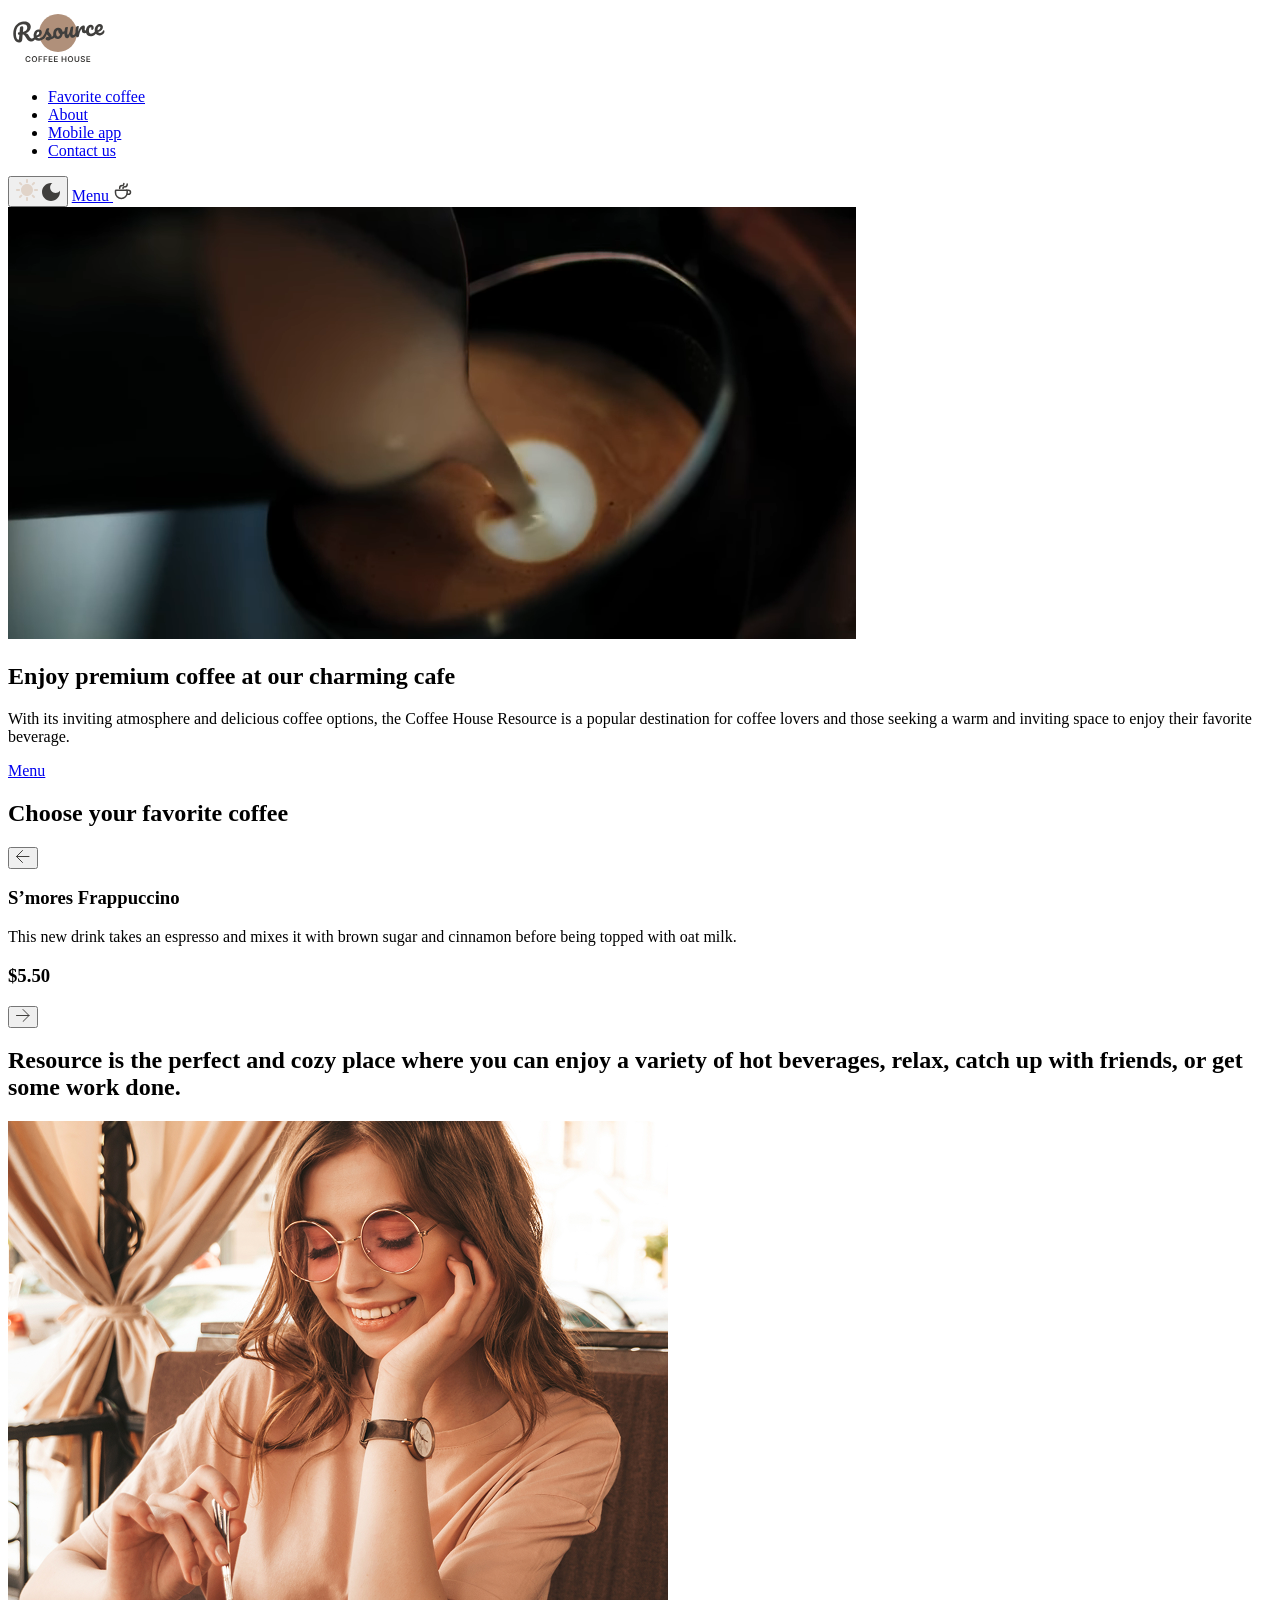
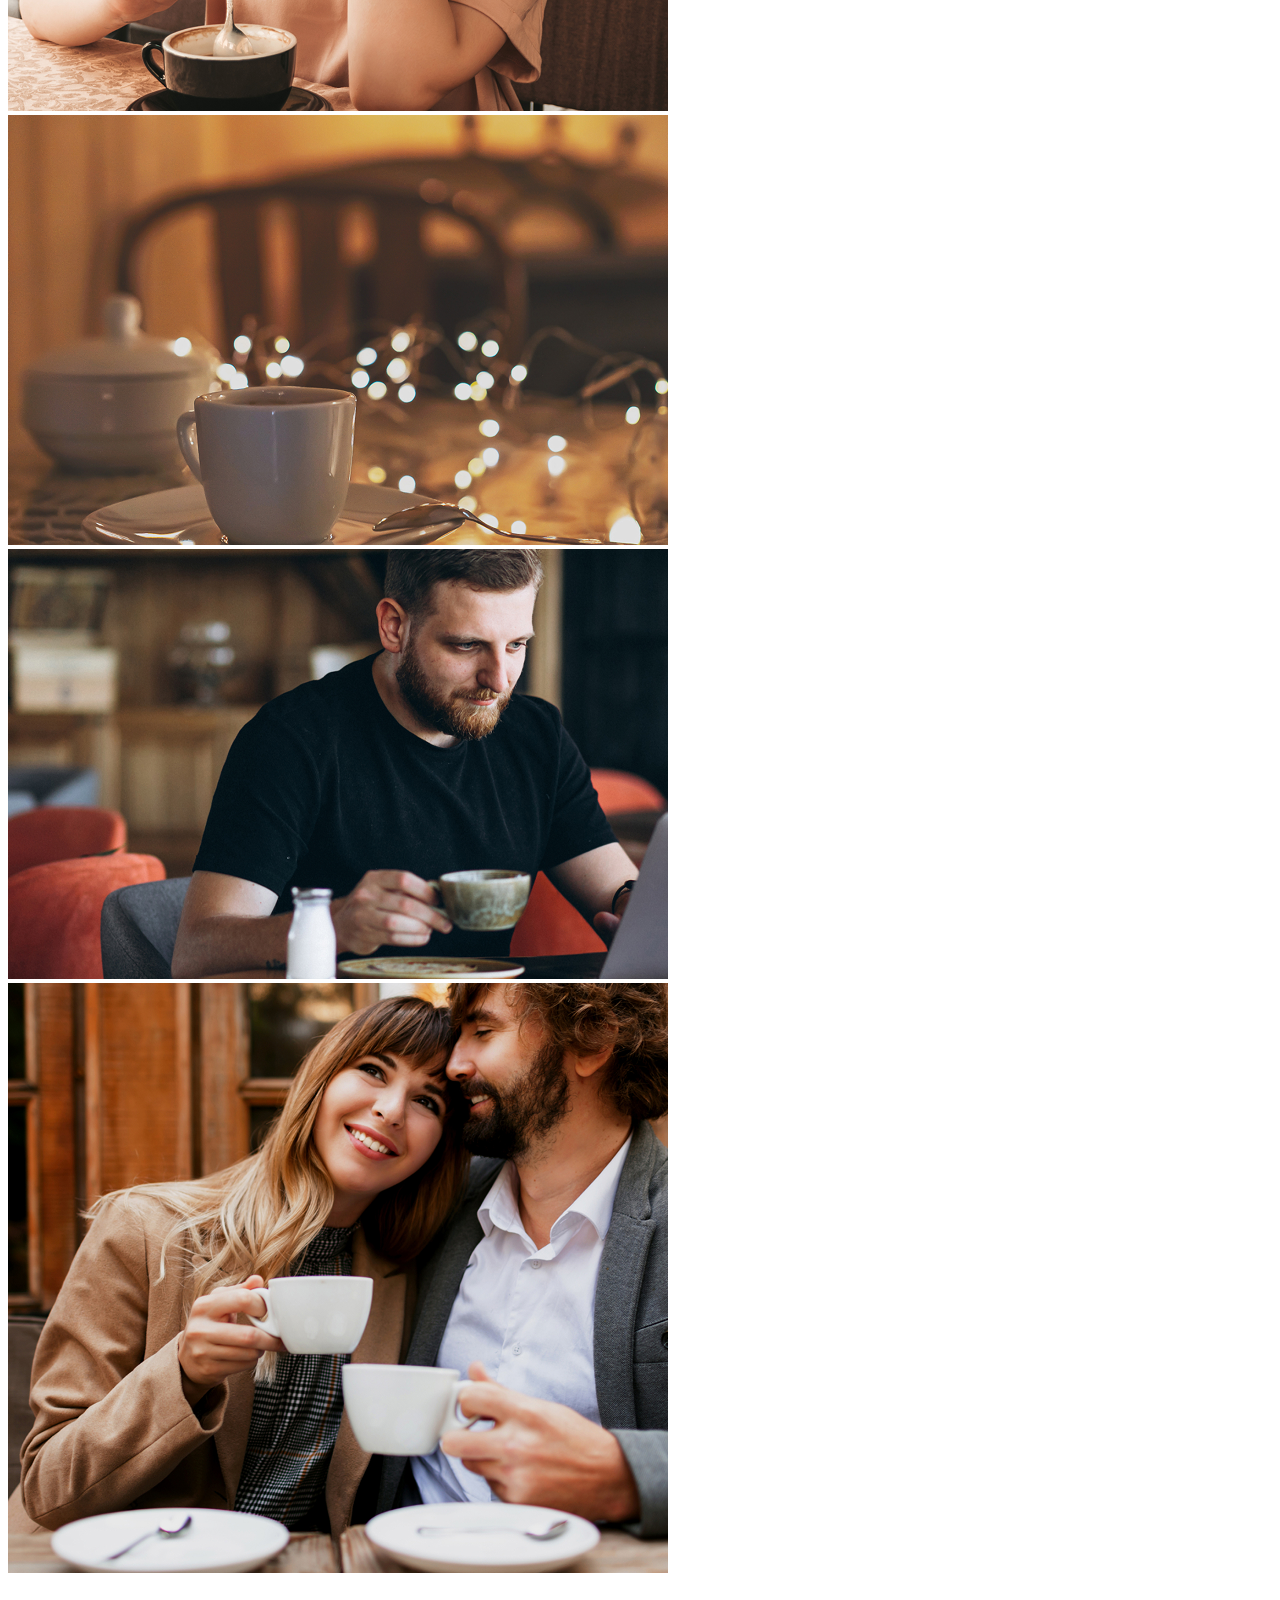
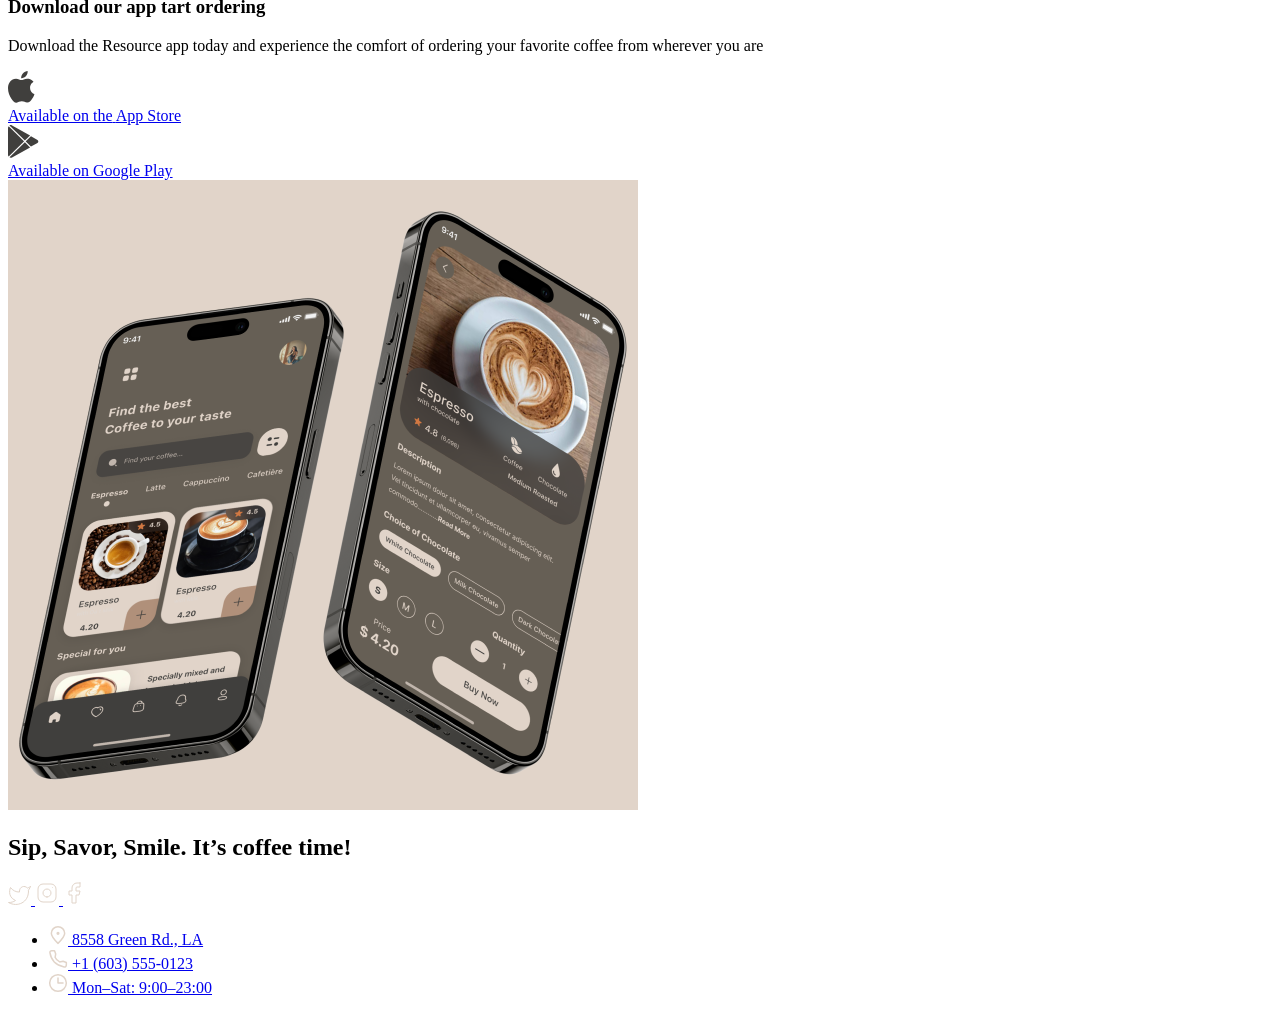
==== index.html @ 8a67e0f3 "feat: add an additional class to sections" ====
<!doctype html>
<html lang="en">
  <head>
    <meta charset="UTF-8">
    <meta name="viewport" content="width=device-width, initial-scale=1.0">
    <link rel="stylesheet" href="./css/style.css">
    <title>Coffee House</title>
  </head>
  <body>
    <header class="header container">
      <div class="logo">
        <a href="#">
          <img src="./assets/svg/logo.svg" alt="logo">
        </a>
      </div>
      <nav class="nav">
        <ul class="nav__list">
          <li class="nav__item"><a href="#favorites" class="nav__link">Favorite coffee</a></li>
          <li class="nav__item"><a href="#about" class="nav__link">About</a></li>
          <li class="nav__item"><a href="#mobile-app" class="nav__link">Mobile app</a></li>
          <li class="nav__item"><a href="#contact-us" class="nav__link">Contact us</a></li>
        </ul>
      </nav>
      <div class="header-actions">
        <button class="theme-switch">
          <span class="theme-switch_light">
            <svg width="22" height="22" viewBox="0 0 22 22" fill="none" xmlns="http://www.w3.org/2000/svg">
              <path id="Sun" d="M10 3V1C10 0.45 10.45 0 11 0C11.55 0 12 0.45 12 1V3C12 3.55 11.55 4 11 4C10.45 4 10 3.55 10 3ZM17.36 6.05L18.77 4.63C19.16 4.24 19.16 3.61 18.77 3.22C18.38 2.83 17.75 2.83 17.36 3.22L15.95 4.64C15.56 5.03 15.56 5.66 15.95 6.05C16.34 6.44 16.97 6.44 17.36 6.05ZM21 10H19C18.45 10 18 10.45 18 11C18 11.55 18.45 12 19 12H21C21.55 12 22 11.55 22 11C22 10.45 21.55 10 21 10ZM11 18C10.45 18 10 18.45 10 19V21C10 21.55 10.45 22 11 22C11.55 22 12 21.55 12 21V19C12 18.45 11.55 18 11 18ZM4.64 6.05L3.22 4.64C2.83 4.25 2.83 3.61 3.22 3.23C3.61 2.85 4.25 2.84 4.63 3.23L6.04 4.64C6.43 5.03 6.43 5.67 6.04 6.05C5.65 6.43 5.02 6.44 4.64 6.05ZM15.95 15.95C15.56 16.34 15.56 16.98 15.95 17.36L17.36 18.77C17.75 19.16 18.39 19.16 18.77 18.77C19.16 18.38 19.16 17.74 18.77 17.36L17.36 15.95C16.98 15.56 16.34 15.56 15.95 15.95ZM1 12H3C3.55 12 4 11.55 4 11C4 10.45 3.55 10 3 10H1C0.45 10 0 10.45 0 11C0 11.55 0.45 12 1 12ZM4.64 18.78L6.05 17.37C6.44 16.98 6.44 16.34 6.05 15.96C5.66 15.58 5.02 15.57 4.64 15.96L3.23 17.37C2.84 17.76 2.84 18.4 3.23 18.78C3.61 19.17 4.25 19.17 4.64 18.78ZM11 5C7.69 5 5 7.69 5 11C5 14.31 7.69 17 11 17C14.31 17 17 14.31 17 11C17 7.69 14.31 5 11 5Z" fill="#E1D4C9"/>
            </svg>
          </span>

          <span class="theme-switch_dark">
            <svg width="18" height="18" viewBox="0 0 18 18" fill="none" xmlns="http://www.w3.org/2000/svg">
              <path d="M9 0C4.03 0 0 4.03 0 9C0 13.97 4.03 18 9 18C13.97 18 18 13.97 18 9C18 8.54 17.96 8.08 17.9 7.64C16.92 9.01 15.32 9.9 13.5 9.9C10.52 9.9 8.1 7.48 8.1 4.5C8.1 2.69 8.99 1.08 10.36 0.0999999C9.92 0.0399999 9.46 0 9 0Z" fill="#403F3D"/>
            </svg>
          </span>
        </button>
        <a href="./menu.html" class="link-menu">
          <span>Menu</span>
          <img src="./assets/svg/coffee-cup.svg" alt="coffee-cup">
        </a>
      </div>
    </header>

    <main class="main">
      <!-- enjoy -->
      <section class="enjoy container">
        <div class="enjoy__wrapper">
          <video class="enjoy__video" src="./assets/video/video-enjoy.webm" autoplay loop muted></video>
        </div>
        <div class="enjoy__content">
          <h1 class="enjoy__title"><span class="text-accent">Enjoy</span> premium coffee at our charming cafe</h1>
          <p class="enjoy__text text-medium">With its inviting atmosphere and delicious coffee options, the Coffee House Resource is a popular destination for coffee lovers and those seeking a warm and inviting space to enjoy their favorite beverage.</p>
          <a href="./menu.html" class="link-menu">Menu</a>
        </div>
      </section>

      <!-- favorites -->
      <section class="favorites container" id="favourites">
        <h2  class="favorites__title">Choose your favorite coffee</h2>
        <div class="slider">
          <button class="slider__btn slider__btn_prev">
            <svg width="14" height="13" viewBox="0 0 14 13" fill="none" xmlns="http://www.w3.org/2000/svg">
              <path d="M13 6.5H0.5M6.5 12.5L0.5 6.5L6.5 0.5" stroke="#403F3D" stroke-linecap="round" stroke-linejoin="round"/>
            </svg>
          </button>

          <!-- slider -->
          <div class="slide__line">
            <div class="slide">
              <div class="slide__img"></div>
              <h3 class="slide__title">S’mores Frappuccino</h3>
              <p class="slide__text text-medium">This new drink takes an espresso and mixes it with brown sugar and cinnamon before being topped with oat milk.</p>
              <h3 class="slide__price">$5.50</h3>
            </div>
          </div>

          <button class="slider__btn slider__btn_next">
            <svg width="14" height="13" viewBox="0 0 14 13" fill="none" xmlns="http://www.w3.org/2000/svg">
              <path d="M0.5 6.5H13M7 12.5L13 6.5L7 0.5" stroke="#403F3D" stroke-linecap="round" stroke-linejoin="round"/>
            </svg>
          </button>
        </div>
        <div class="slider__controls"></div>
      </section>

      <!-- about -->
      <section class="about container" id="about">
        <h2 class="about__title">Resource is <span class="text-accent">the perfect and cozy place</span> where you can enjoy a variety of hot beverages, relax, catch up with friends, or get some work done.</h2>
        <div class="about__container-images">
          <img src="./assets/png/about-1.png" alt="about-1">
          <img src="./assets/png/about-2.png" alt="about-2">
          <img src="./assets/png/about-3.png" alt="about-3">
          <img src="./assets/png/about-4.png" alt="about-4">
        </div>
      </section>

      <!-- mobile-app -->
      <section class="mobile-app container" id="mobile-app">
        <div class="mobile-app__content">
          <h3 class="mobile-app__title"><span class="text_accent">Download</span> our app tart ordering</h3>
          <p class="mobile-app__text">Download the Resource app today and experience the comfort of ordering your favorite coffee from wherever you are</p>
          <div class="mobile-app__container-buttons">
            <a href="#" class="mobile-app__button">
              <svg width="27" height="32" viewBox="0 0 27 32" fill="none" xmlns="http://www.w3.org/2000/svg">
                <path d="M22.0578 16.8306C22.021 12.8323 25.4156 10.8871 25.5708 10.7966C23.6483 8.06361 20.6684 7.69021 19.6213 7.66043C17.1185 7.40364 14.6909 9.12057 13.4159 9.12057C12.1156 9.12057 10.1523 7.68524 8.03638 7.72742C5.31352 7.76836 2.76624 9.30541 1.36919 11.6922C-1.51399 16.5589 0.636305 23.7107 3.39861 27.6446C4.7804 29.5711 6.39503 31.7223 8.50843 31.6466C10.576 31.5635 11.3483 30.3614 13.8435 30.3614C16.3157 30.3614 17.0409 31.6466 19.1963 31.5982C21.4153 31.5635 22.8124 29.6629 24.1458 27.719C25.7426 25.5108 26.3839 23.3361 26.4093 23.2245C26.3572 23.2071 22.0998 21.6229 22.0578 16.8306Z" fill="#403F3D"/>
                <path d="M17.9863 5.07263C19.0983 3.71671 19.8592 1.872 19.648 0C18.0384 0.0694711 16.0256 1.08549 14.8664 2.41164C13.8409 3.58025 12.9248 5.49566 13.1615 7.29695C14.9695 7.42845 16.8259 6.40747 17.9863 5.07263Z" fill="#403F3D"/>
              </svg>
              <div class="mobile-app__button__text">
                <span>Available on the</span>
                <span>App Store</span>
              </div>
            </a>
            <a href="#" class="mobile-app__button">
              <svg width="31" height="33" viewBox="0 0 31 33" fill="none" xmlns="http://www.w3.org/2000/svg">
                <path d="M0.572202 1.40292C0.209755 1.77285 0 2.34879 0 3.09466V29.6994C0 30.4452 0.209755 31.0212 0.572202 31.3911L0.661658 31.4723L15.9523 16.5699V16.2181L0.661658 1.31571L0.572202 1.40292Z" fill="#403F3D"/>
                <path d="M22.894 21.5399L17.8027 16.57V16.2181L22.9001 11.2481L23.0143 11.3128L29.0509 14.6617C30.7737 15.6121 30.7737 17.176 29.0509 18.1324L23.0143 21.4753L22.894 21.5399V21.5399Z" fill="#403F3D"/>
                <path d="M22.0897 22.4007L16.8781 17.3195L1.49805 32.3166C2.07025 32.903 3.00336 32.9737 4.06448 32.3872L22.0897 22.4007" fill="#403F3D"/>
                <path d="M22.0897 10.3875L4.06448 0.400992C3.00336 -0.179462 2.07025 -0.108787 1.49805 0.477683L16.8781 15.4688L22.0897 10.3875Z" fill="#403F3D"/>
              </svg>
              <div class="mobile-app__button__text">
                <span>Available on</span>
                <span>Google Play</span>
              </div>
            </a>
          </div>
        </div>
        <div class="mobile-app__container-image">
          <img src="./assets/png/mobile-screens.png" alt="mobile phones">
        </div>
      </section>
    </main>

    <footer class="footer container" id="contact-us">
      <div class="footer__social">
        <h2 class="footer__title">Sip, Savor, Smile. <span class="text_accent">It’s coffee time!</span></h2>
        <div class="footer__link-socials">
          <a href="#" class="footer__link-social twitter">
            <svg width="23" height="19" viewBox="0 0 23 19" fill="none" xmlns="http://www.w3.org/2000/svg">
              <path d="M22.5 0.510056C22.5 0.510056 20.4821 1.70217 19.36 2.04006C18.7577 1.34757 17.9573 0.856748 17.067 0.633982C16.1767 0.411216 15.2395 0.467251 14.3821 0.794509C13.5247 1.12177 12.7884 1.70446 12.273 2.46377C11.7575 3.22309 11.4877 4.12239 11.5 5.04006V6.04006C9.74263 6.08562 8.00127 5.69587 6.43101 4.9055C4.86074 4.11513 3.51032 2.94869 2.5 1.51006C2.5 1.51006 -1.5 10.5101 7.5 14.5101C5.44053 15.908 2.98716 16.609 0.5 16.5101C9.5 21.5101 20.5 16.5101 20.5 5.01006C20.4991 4.73151 20.4723 4.45365 20.42 4.18006C21.4406 3.17355 22.5 0.510056 22.5 0.510056Z" stroke="#E1D4C9" stroke-linecap="round" stroke-linejoin="round"/>
            </svg>
          </a>
          <a href="#" class="footer__link-social instagramm">
            <svg width="24" height="24" viewBox="0 0 24 24" fill="none" xmlns="http://www.w3.org/2000/svg">
              <path d="M12 16C14.2091 16 16 14.2091 16 12C16 9.79086 14.2091 8 12 8C9.79086 8 8 9.79086 8 12C8 14.2091 9.79086 16 12 16Z" stroke="#E1D4C9" stroke-linecap="round" stroke-linejoin="round"/>
              <path d="M3 16V8C3 5.23858 5.23858 3 8 3H16C18.7614 3 21 5.23858 21 8V16C21 18.7614 18.7614 21 16 21H8C5.23858 21 3 18.7614 3 16Z" stroke="#E1D4C9"/>
              <path d="M17.5 6.51L17.51 6.49889" stroke="#E1D4C9" stroke-linecap="round" stroke-linejoin="round"/>
            </svg>
          </a>
          <a href="#" class="footer__link-social facebook">
            <svg width="24" height="24" viewBox="0 0 24 24" fill="none" xmlns="http://www.w3.org/2000/svg">
              <path d="M17 2H14C12.6739 2 11.4021 2.52678 10.4645 3.46447C9.52678 4.40215 9 5.67392 9 7V10H6V14H9V22H13V14H16L17 10H13V7C13 6.73478 13.1054 6.48043 13.2929 6.29289C13.4804 6.10536 13.7348 6 14 6H17V2Z" stroke="#E1D4C9" stroke-linecap="round" stroke-linejoin="round"/>
            </svg>
          </a>
        </div>
      </div>
      <div class="footer__contacts">
        <ul class="contacts__list">
          <li class="contacts__item">
            <a href="contacts__link">
              <img src="./assets/svg/pin-alt.svg" alt="pin-alt">
              <span>8558 Green Rd.,  LA</span>
            </a>
          </li>
          <li class="contacts__item">
            <a href="contacts__link">
              <img src="./assets/svg/phone.svg" alt="phone">
              <span>+1 (603) 555-0123</span>
            </a>
          </li>
          <li class="contacts__item">
            <a href="contacts__link">
              <img src="./assets/svg/clock.svg" alt="clock">
              <span>Mon–Sat: 9:00–23:00</span>
            </a>
          </li>
        </ul>
      </div>
    </footer>
    <script type="module" src="./js/index.js"></script>
  </body>
</html>
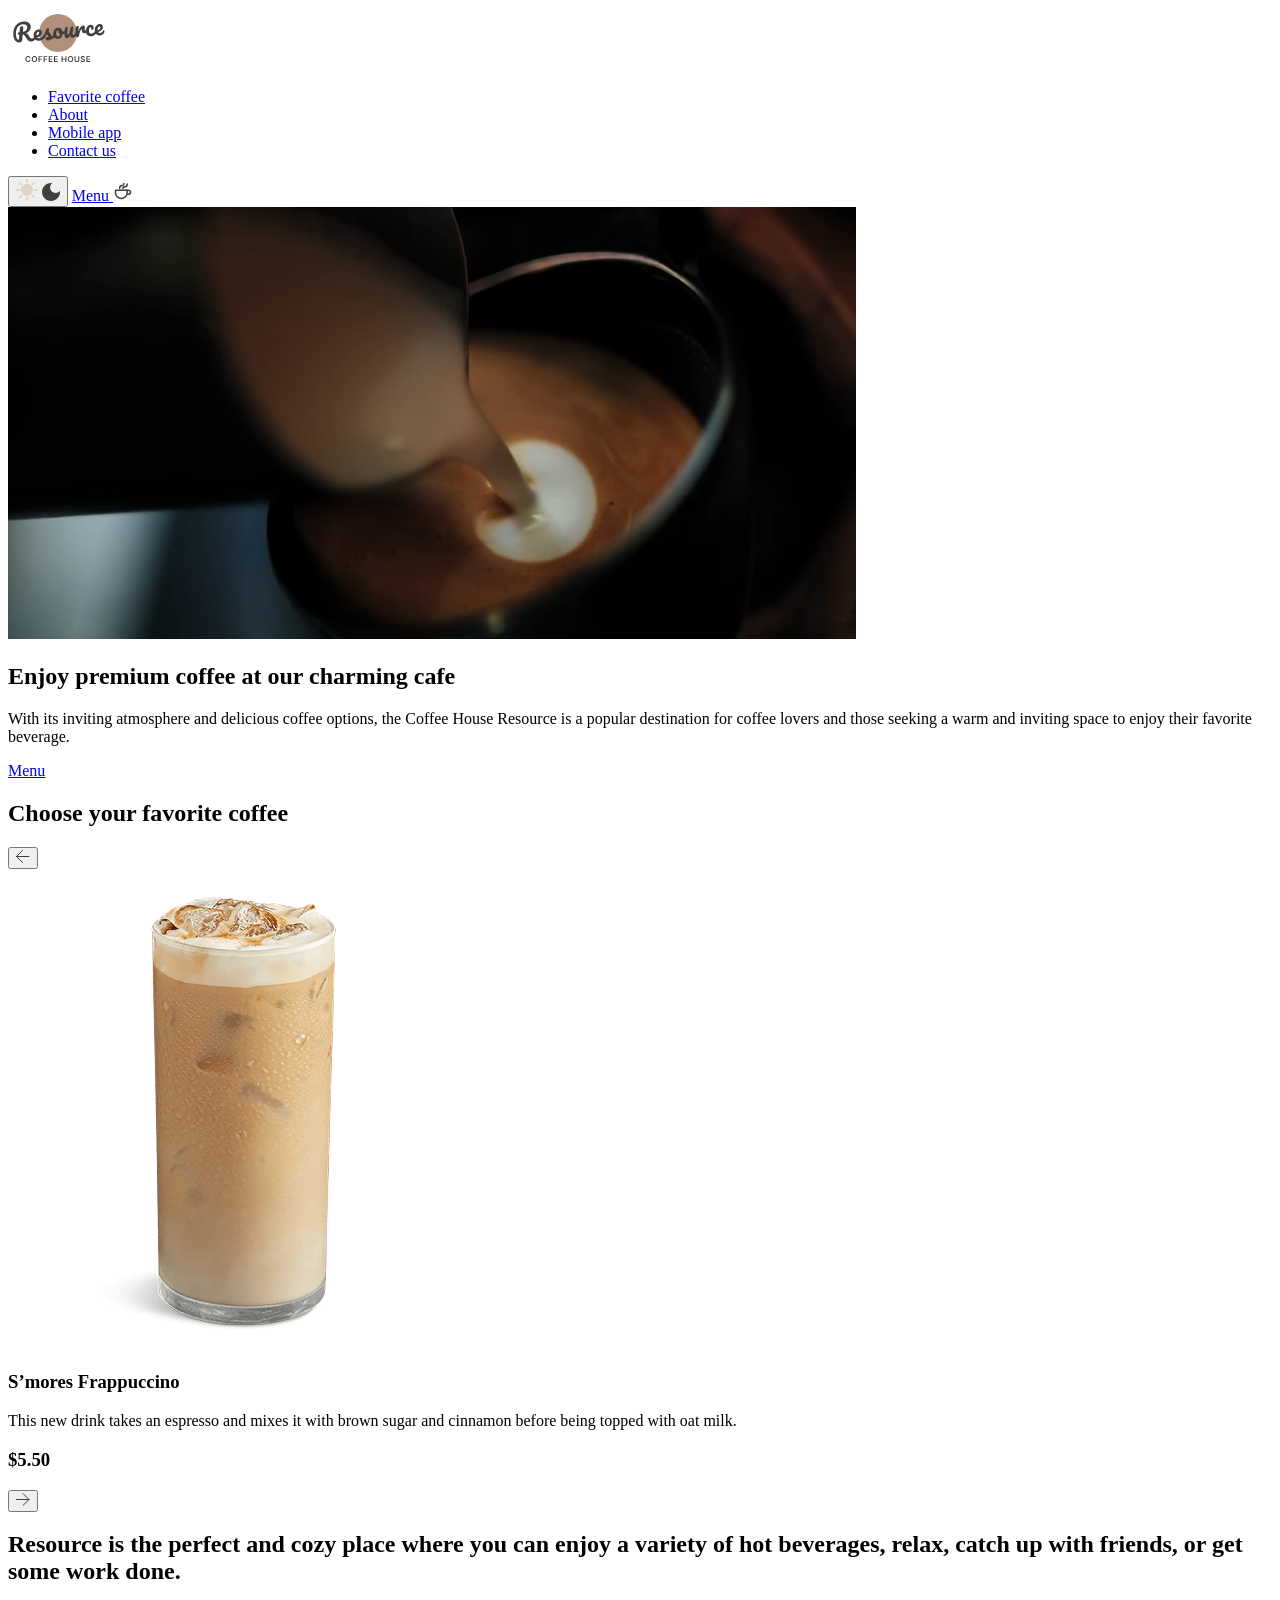
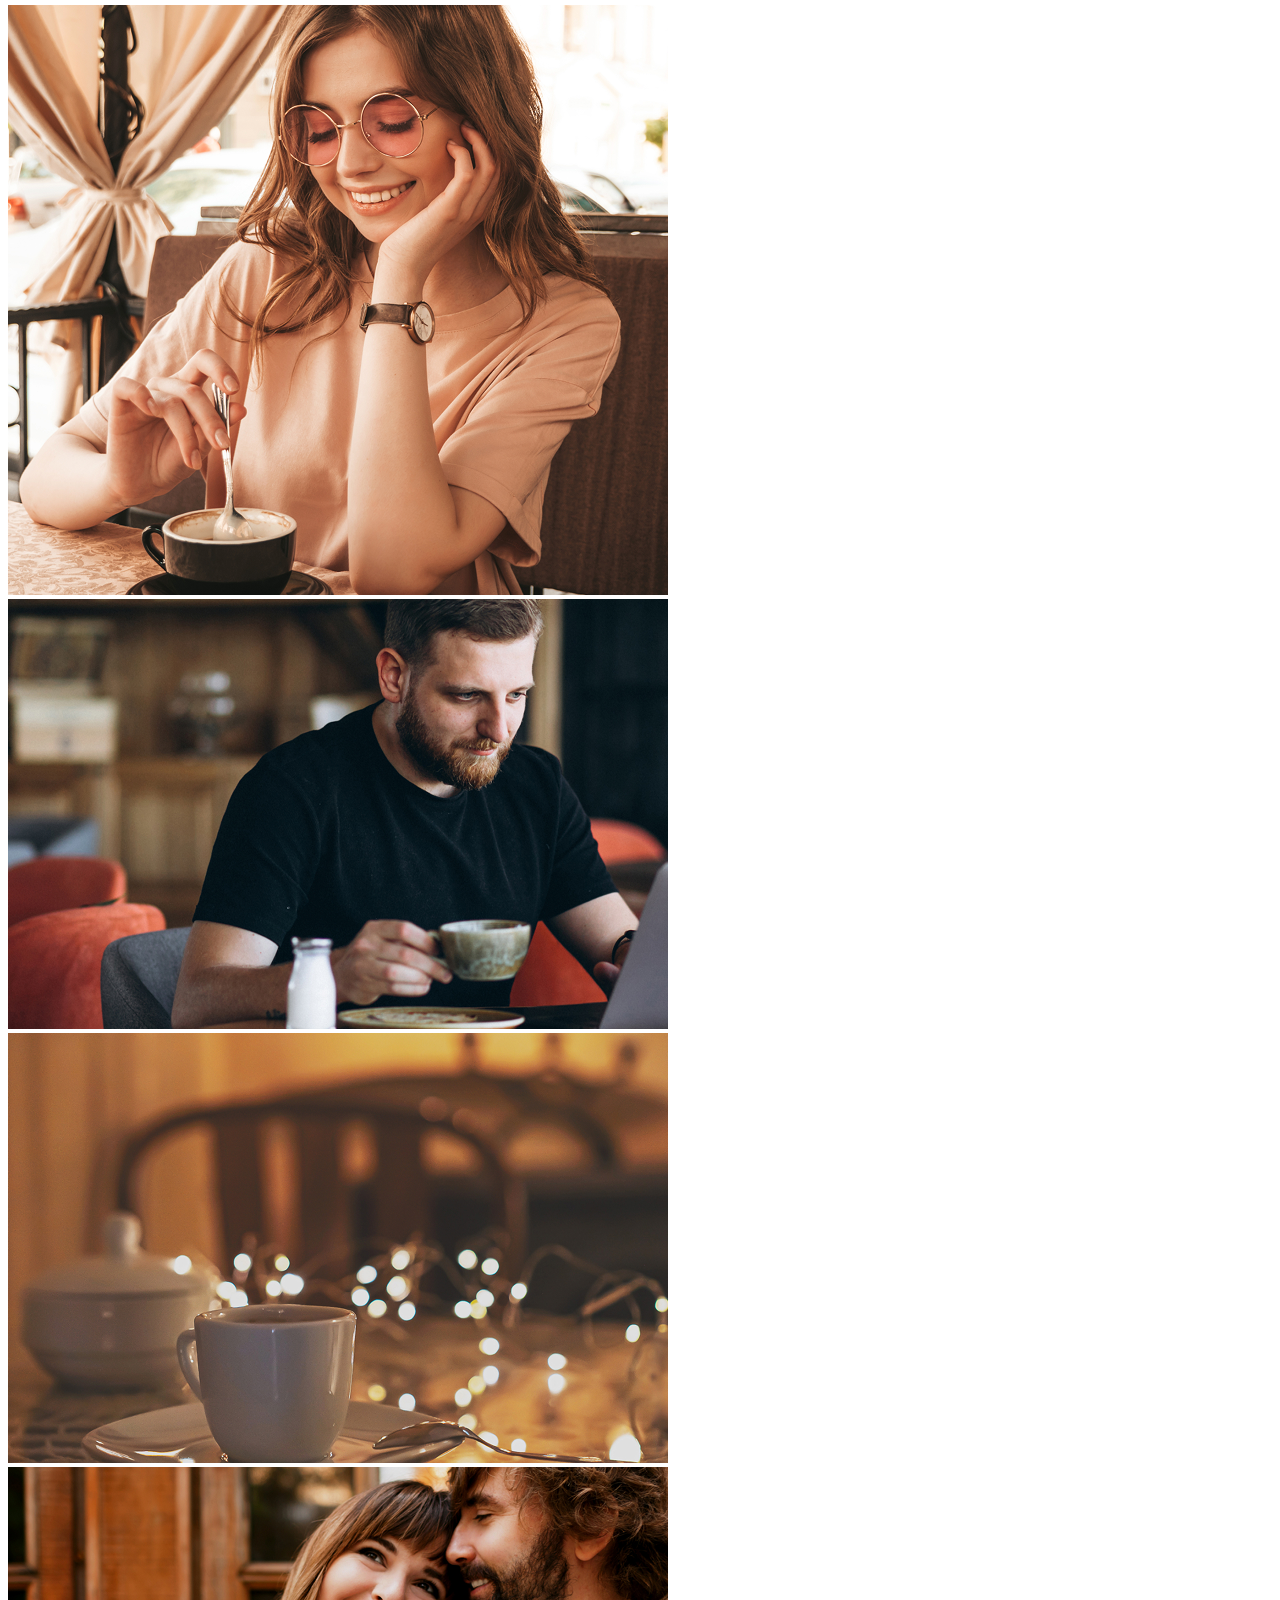
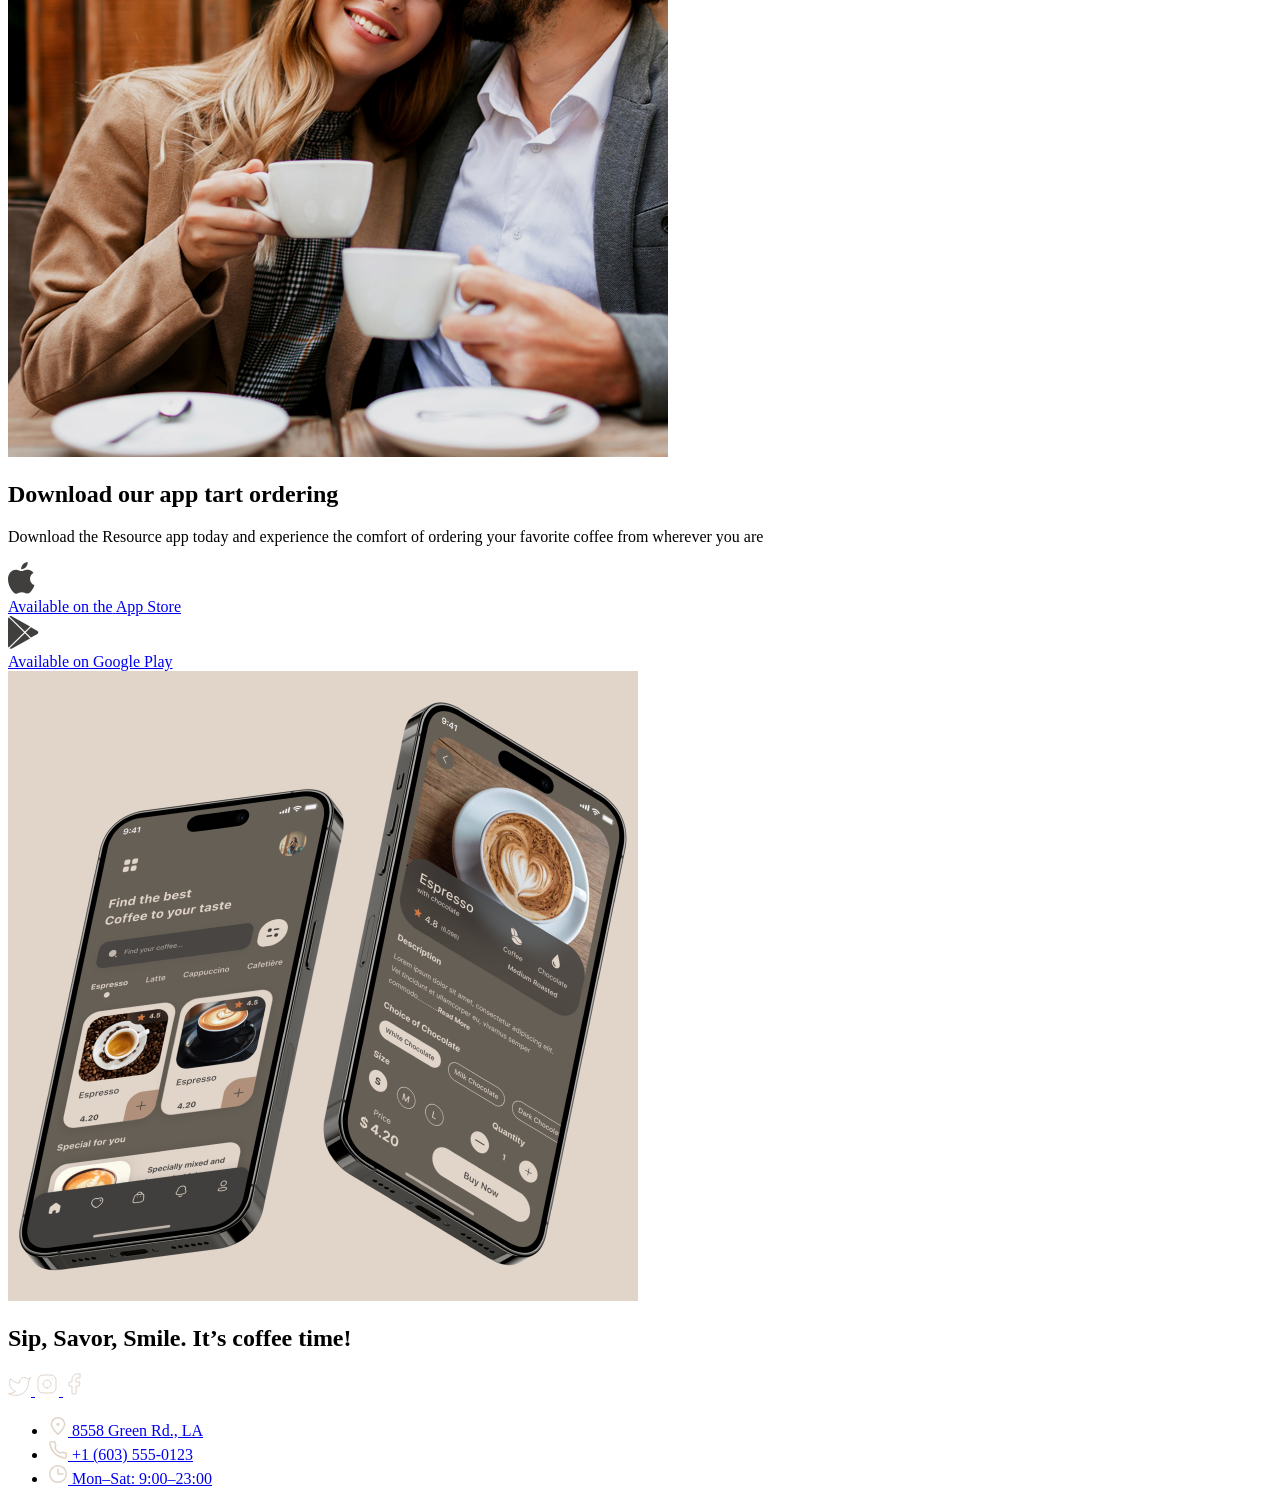
==== commit 8c1dc391: "feat: add images for the slider" ====
--- a/index.html
+++ b/index.html
@@ -68,7 +68,9 @@
           <!-- slider -->
           <div class="slide__line">
             <div class="slide">
-              <div class="slide__img"></div>
+              <div class="slide__img">
+                <img src="./assets/png/coffee-slider-1.png" alt="S’mores Frappuccino">
+              </div>
               <h3 class="slide__title">S’mores Frappuccino</h3>
               <p class="slide__text text-medium">This new drink takes an espresso and mixes it with brown sugar and cinnamon before being topped with oat milk.</p>
               <h3 class="slide__price">$5.50</h3>
@@ -89,8 +91,8 @@
         <h2 class="about__title">Resource is <span class="text-accent">the perfect and cozy place</span> where you can enjoy a variety of hot beverages, relax, catch up with friends, or get some work done.</h2>
         <div class="about__container-images">
           <img src="./assets/png/about-1.png" alt="about-1">
-          <img src="./assets/png/about-2.png" alt="about-2">
-          <img src="./assets/png/about-3.png" alt="about-3">
+          <img src="./assets/png/about-3.png" alt="about-2">
+          <img src="./assets/png/about-2.png" alt="about-3">
           <img src="./assets/png/about-4.png" alt="about-4">
         </div>
       </section>
@@ -98,7 +100,7 @@
       <!-- mobile-app -->
       <section class="mobile-app container" id="mobile-app">
         <div class="mobile-app__content">
-          <h3 class="mobile-app__title"><span class="text_accent">Download</span> our app tart ordering</h3>
+          <h2 class="mobile-app__title"><span class="text_accent">Download</span> our app tart ordering</h2>
           <p class="mobile-app__text">Download the Resource app today and experience the comfort of ordering your favorite coffee from wherever you are</p>
           <div class="mobile-app__container-buttons">
             <a href="#" class="mobile-app__button">
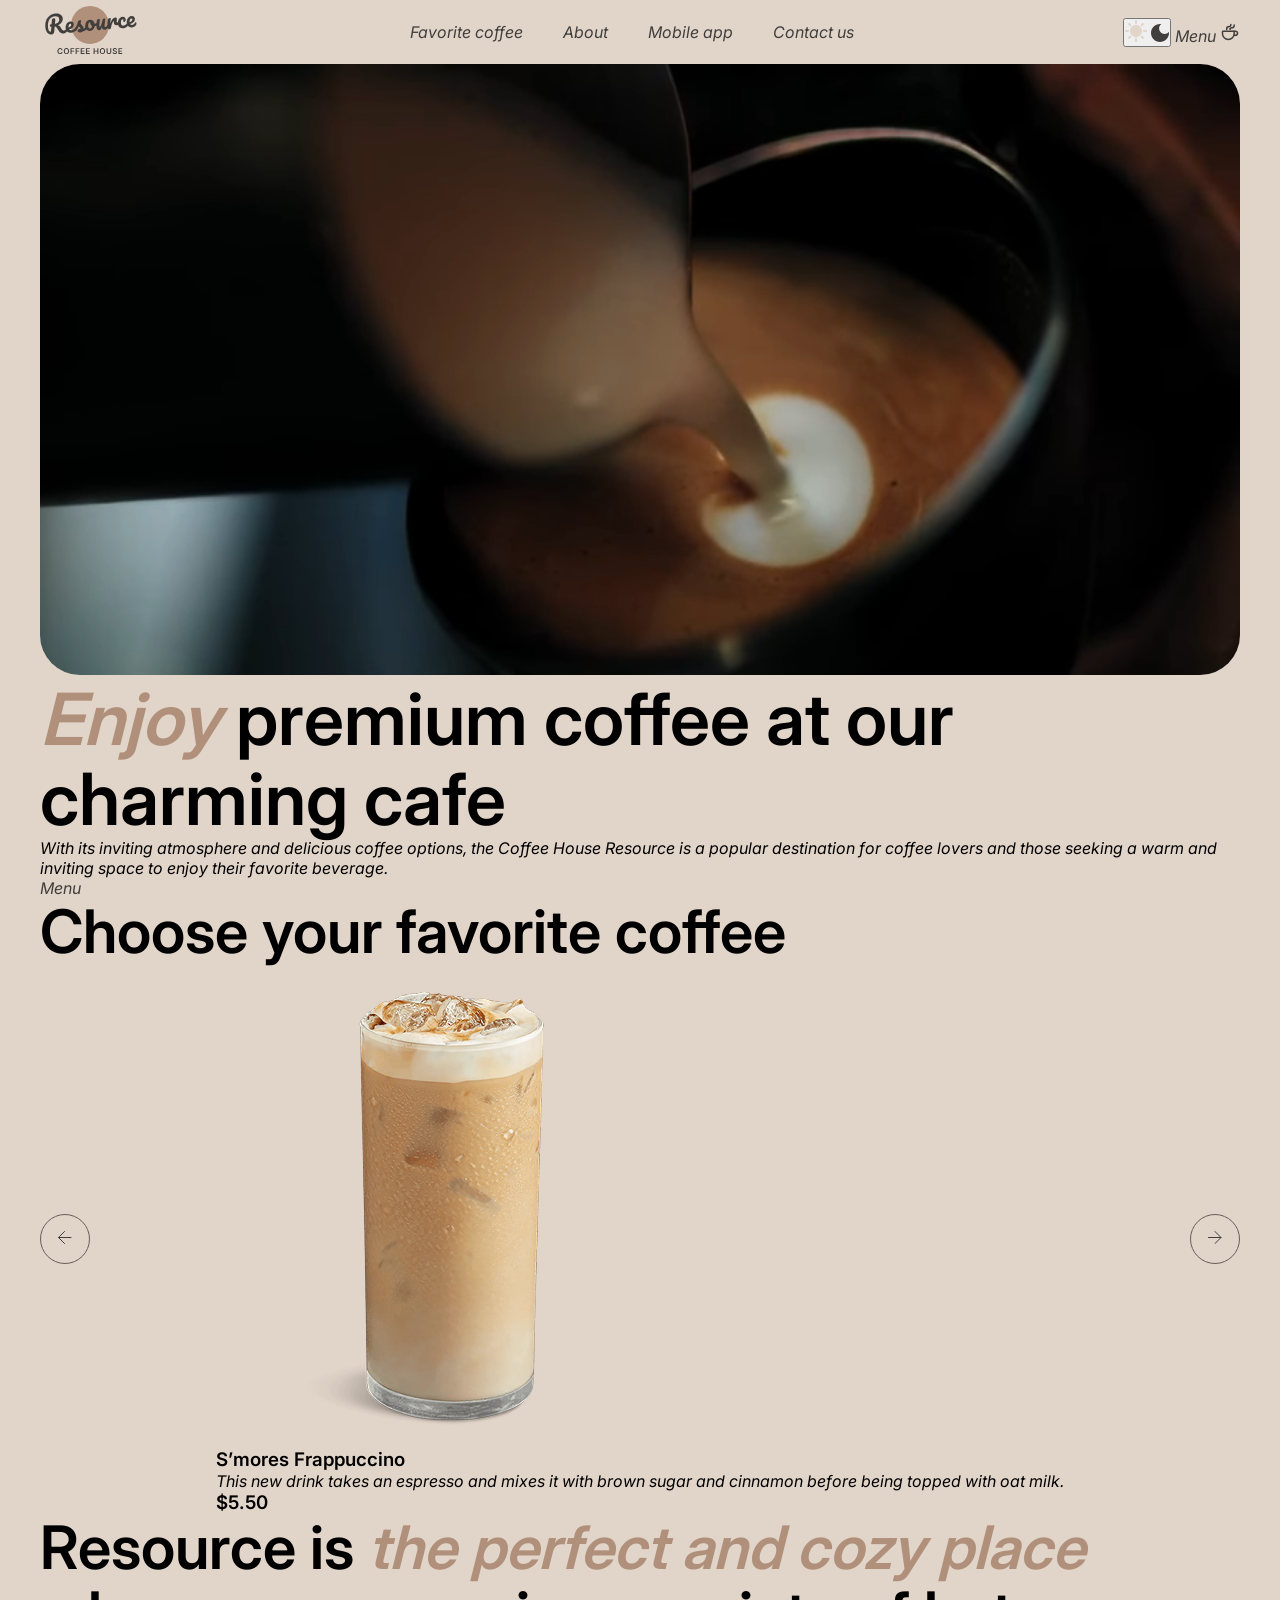
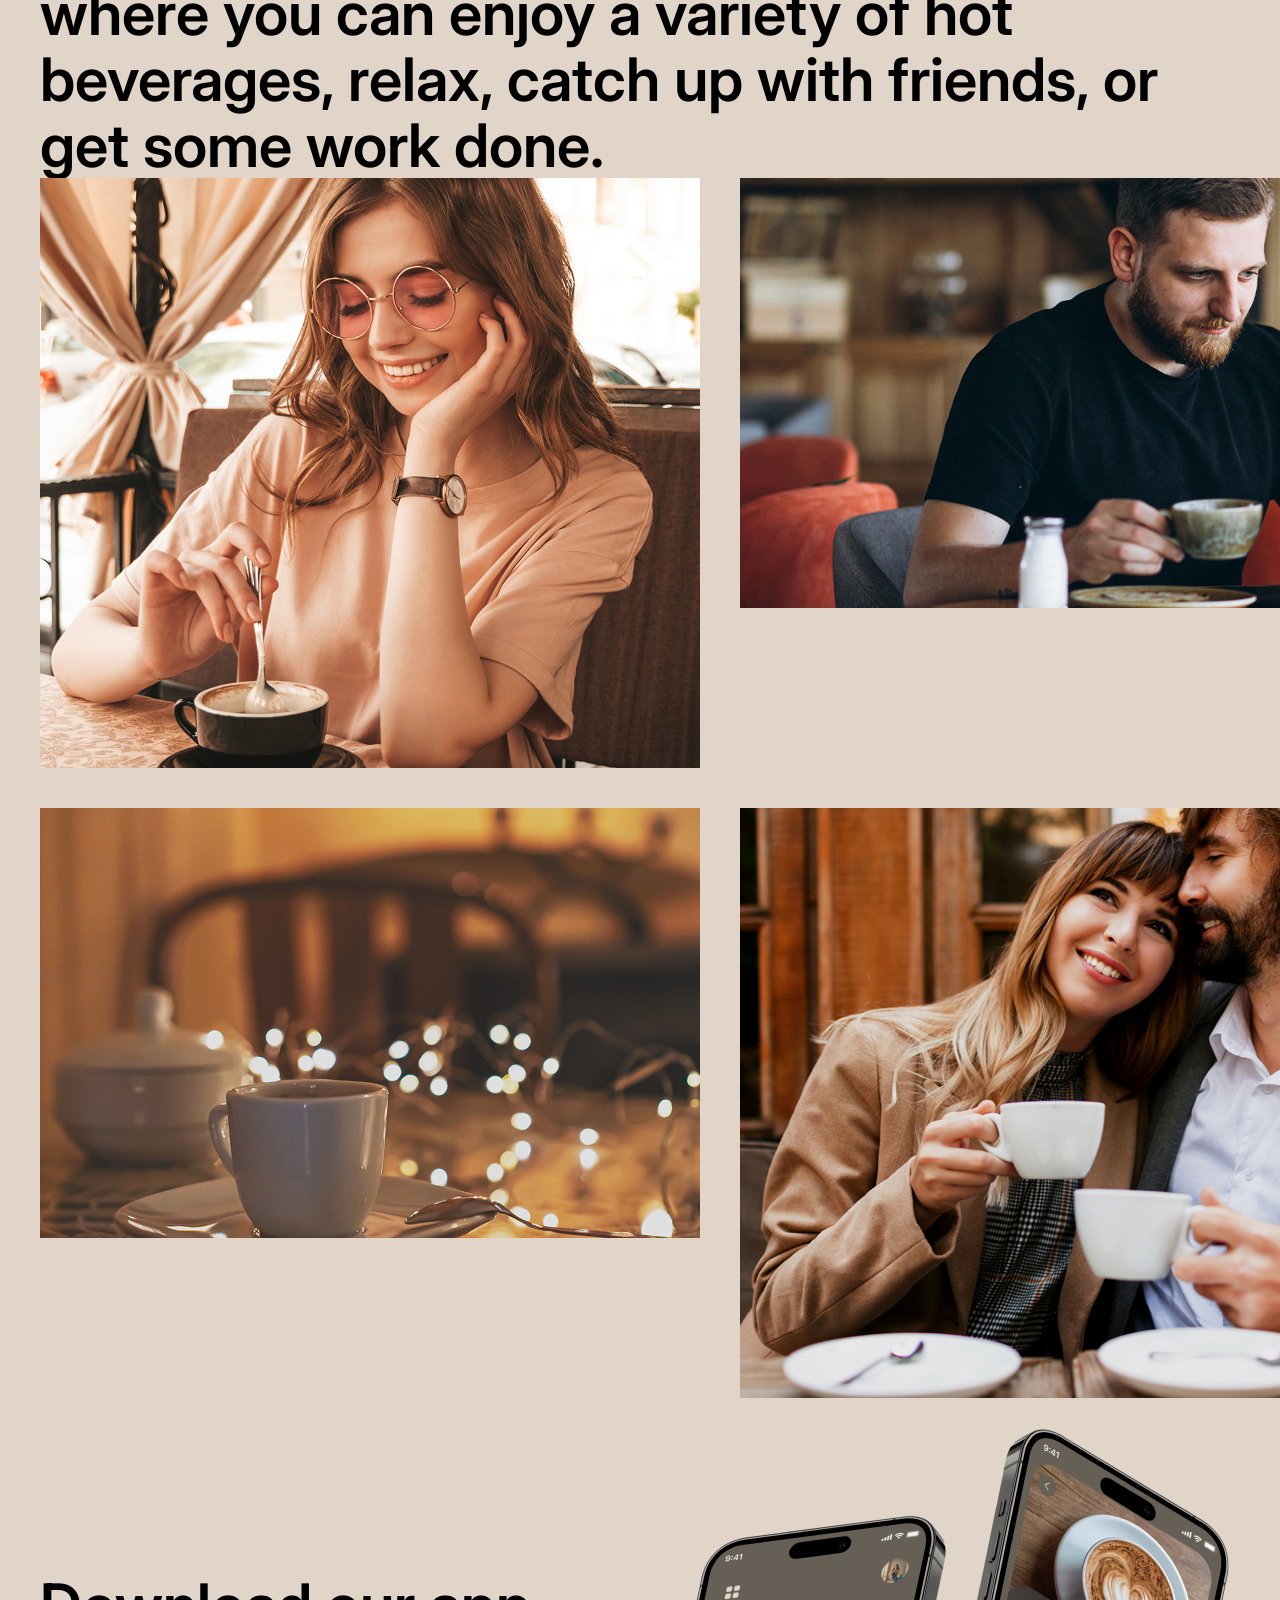
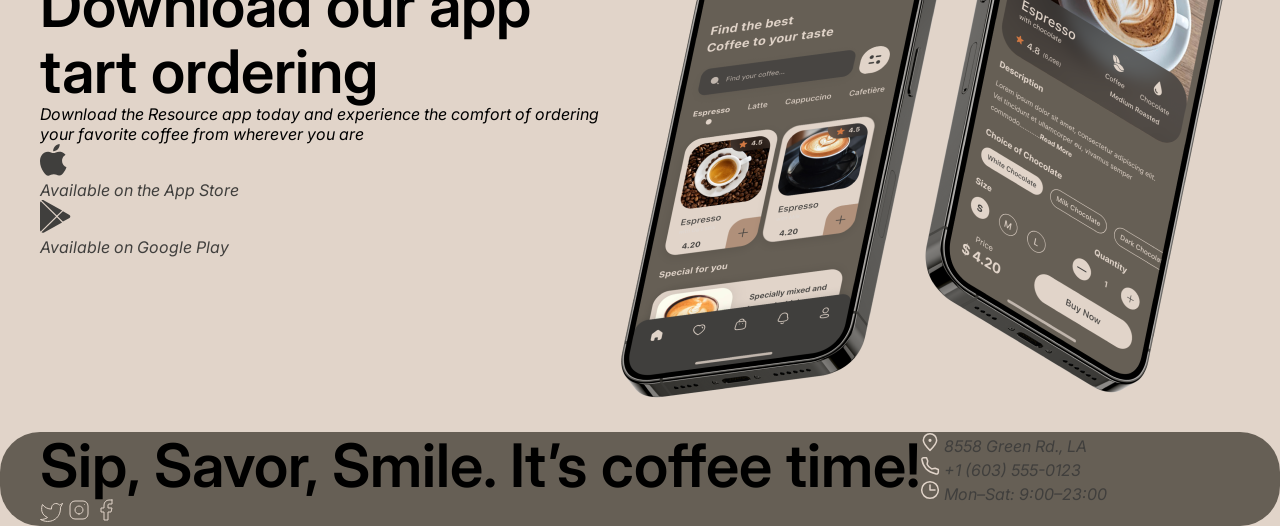
==== commit 1535616d: "feat: add favicon" ====
--- a/index.html
+++ b/index.html
@@ -4,6 +4,7 @@
     <meta charset="UTF-8">
     <meta name="viewport" content="width=device-width, initial-scale=1.0">
     <link rel="stylesheet" href="./css/style.css">
+    <link rel="shortcut icon" href="./assets/favicon.ico" type="image/x-icon">
     <title>Coffee House</title>
   </head>
   <body>
--- a/css/style.css
+++ b/css/style.css
@@ -0,0 +1,139 @@
+@font-face {
+  font-family: 'Inter';
+  src:
+    local('Inter Regular'),
+    url('../assets/font/Inter-Italic-VariableFont_opsz\,wght.ttf') format('woff2');
+  font-weight: 400;
+  font-style: normal;
+  font-display: swap;
+}
+
+@font-face {
+  font-family: 'Inter';
+  src:
+    local('Inter SemiBold'),
+    url('../assets/font/Inter-VariableFont_opsz\,wght.ttf') format('woff2');
+  font-weight: 600;
+  font-style: normal;
+  font-display: swap;
+}
+
+/* colors */
+:root {
+  --color-bg: #e1d4c9;
+  --color-bg-dark: #665f55;
+  --color-accent: #b0907a;
+  --color-text-dark: #403f3d;
+  --color-1: #c1b6ad;
+  --color-2: #292826;
+}
+
+/* base */
+* {
+  box-sizing: border-box;
+  margin: 0;
+  padding: 0;
+}
+
+html {
+  font-size: 16px;
+}
+
+body {
+  margin: 0;
+  font-family: Inter, sans-serif;
+  min-height: 100vh;
+  background: var(--color-bg);
+}
+
+a {
+  text-decoration: none;
+  color: var(--color-text-dark);
+}
+
+li {
+  list-style: none;
+}
+
+h1 {
+  font-size: 4.5rem;
+  font-weight: 600;
+  line-height: 1.1;
+}
+
+h2 {
+  font-size: 3.75rem;
+  font-weight: 600;
+  line-height: 1.1;
+}
+
+.text-accent {
+  font-style: italic;
+  color: var(--color-accent);
+}
+
+.medium {
+  font-size: 1rem;
+  font-weight: 400;
+  line-height: 1.5;
+}
+
+.container {
+  padding: 0 2.5rem;
+}
+
+.slider__btn {
+  width: 3.75em;
+  height: 3.75em;
+  border-radius: 6.25rem;
+  background: var(--color-bg);
+  border: 1px solid var(--color-bg-dark);
+  color: var(--color-bg-dark);
+}
+
+/* header */
+.header {
+  display: flex;
+  justify-content: space-between;
+  align-items: center;
+}
+
+.nav__list {
+  display: flex;
+  justify-content: center;
+  gap: 2.5rem;
+}
+
+/* enjoy */
+.enjoy__video {
+  width: 100%;
+  object-fit: cover;
+  border-radius: 2.5rem;
+}
+
+/* favorites */
+.slider {
+  display: flex;
+  justify-content: space-between;
+  align-items: center;
+}
+
+/* about */
+.about__container-images {
+  display: grid;
+  grid-template-columns: 1fr 1fr;
+  gap: 2.5rem;
+}
+
+/* mobile-app */
+.mobile-app {
+  display: flex;
+  align-items: center;
+}
+
+/* footer */
+.footer {
+  display: flex;
+  border-radius: 2.5rem;
+  background: var(--color-bg-dark);
+}
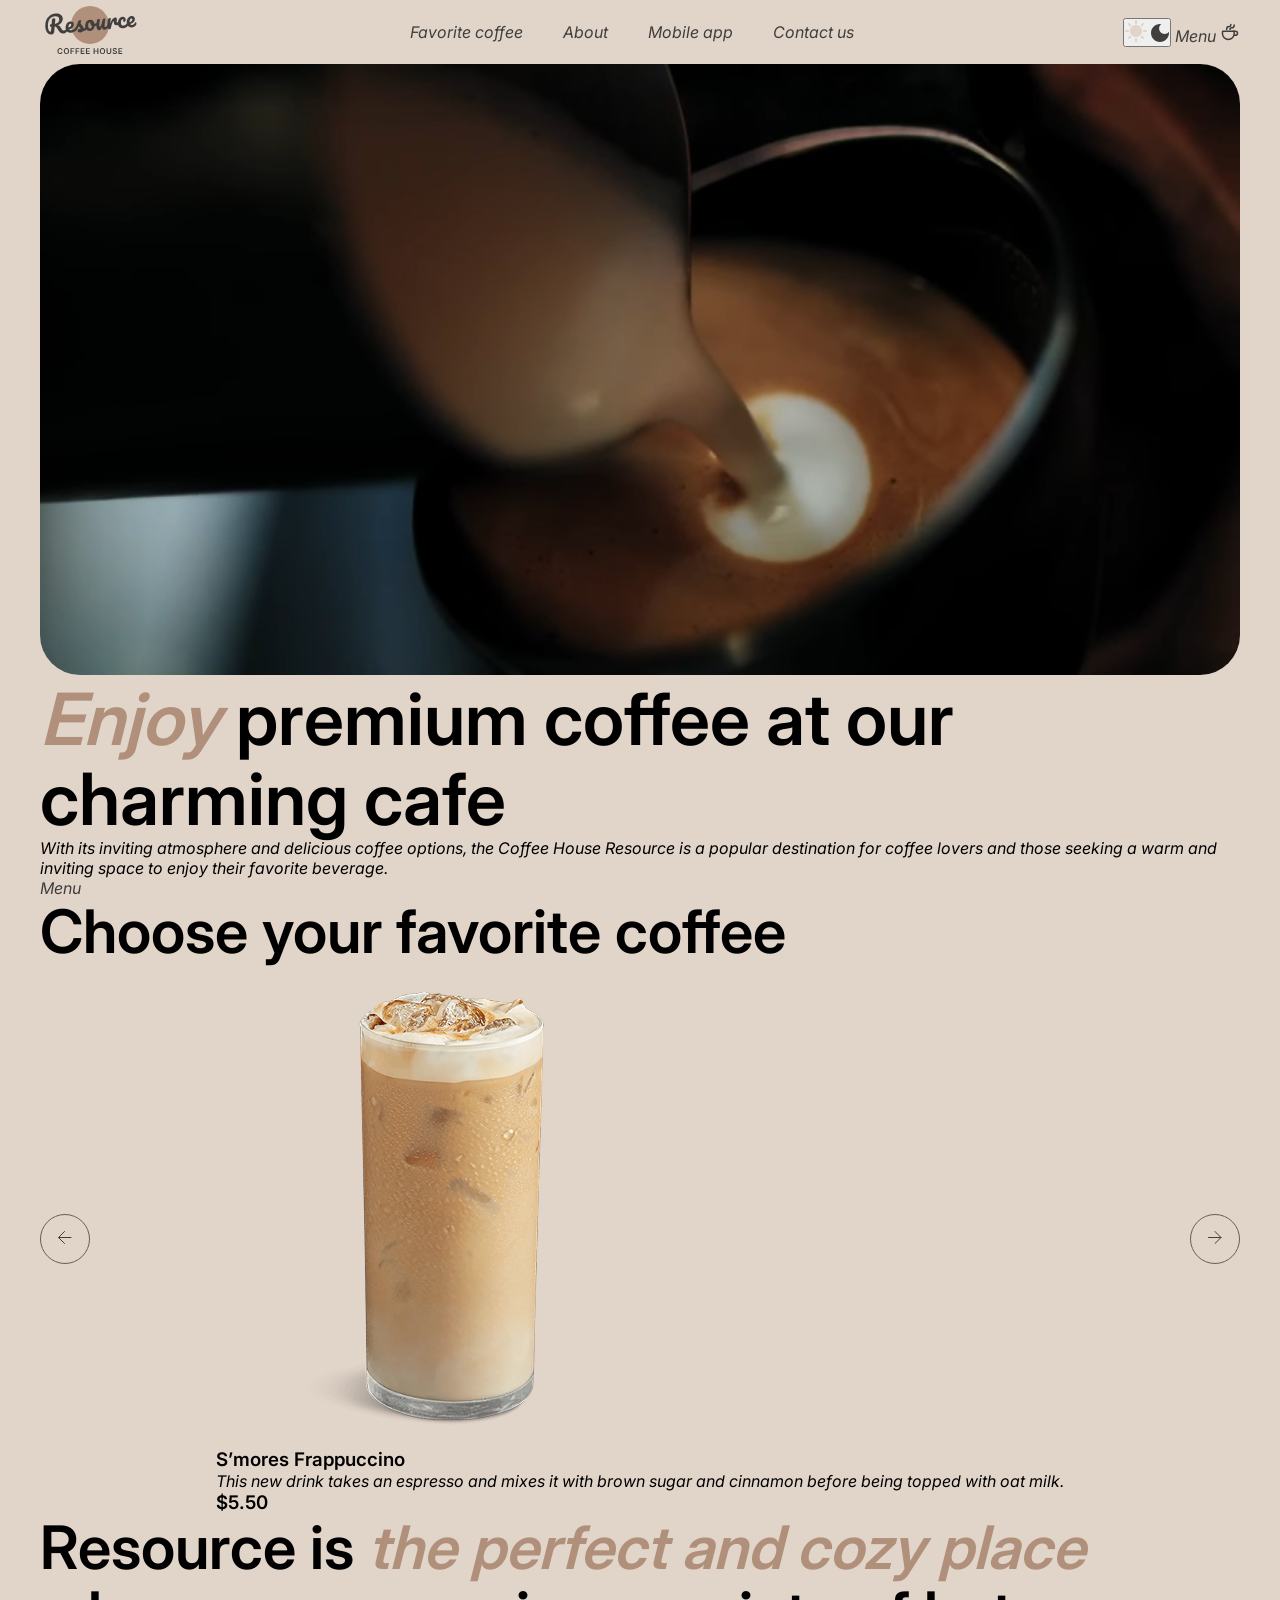
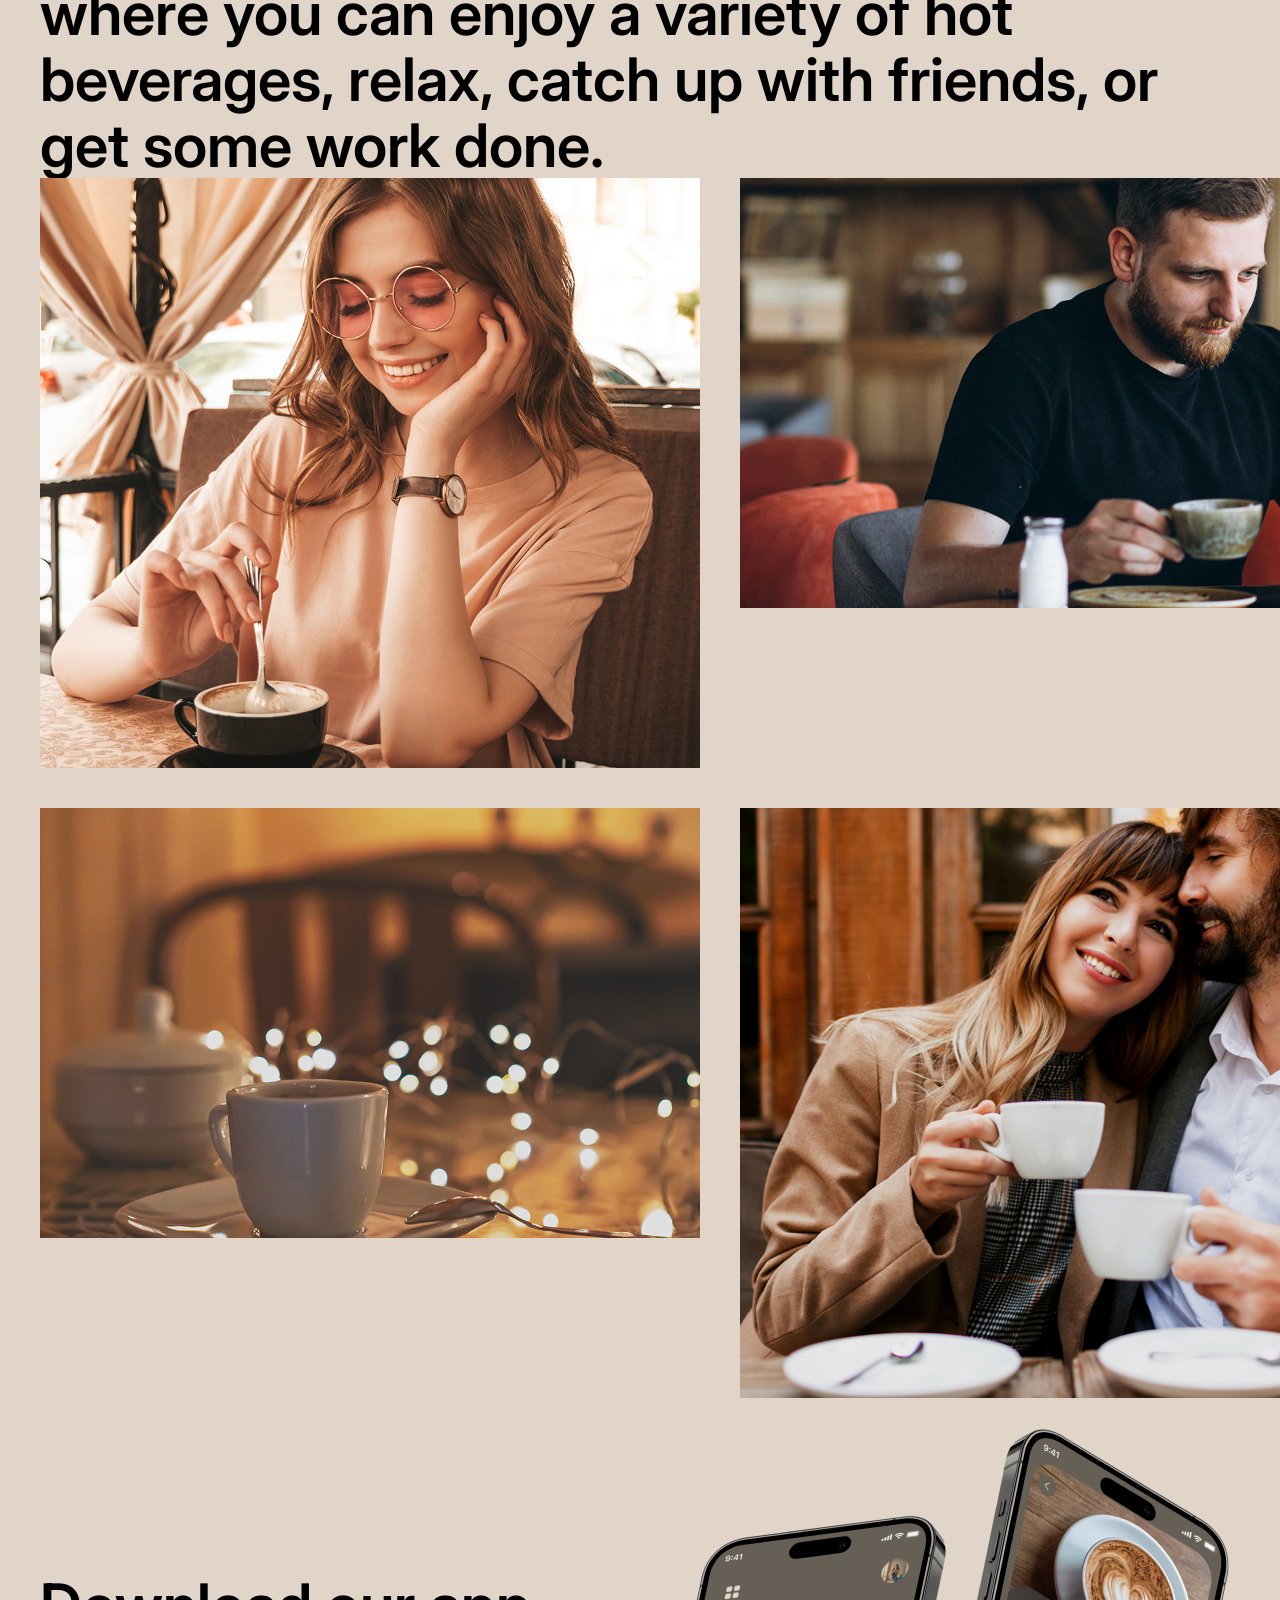
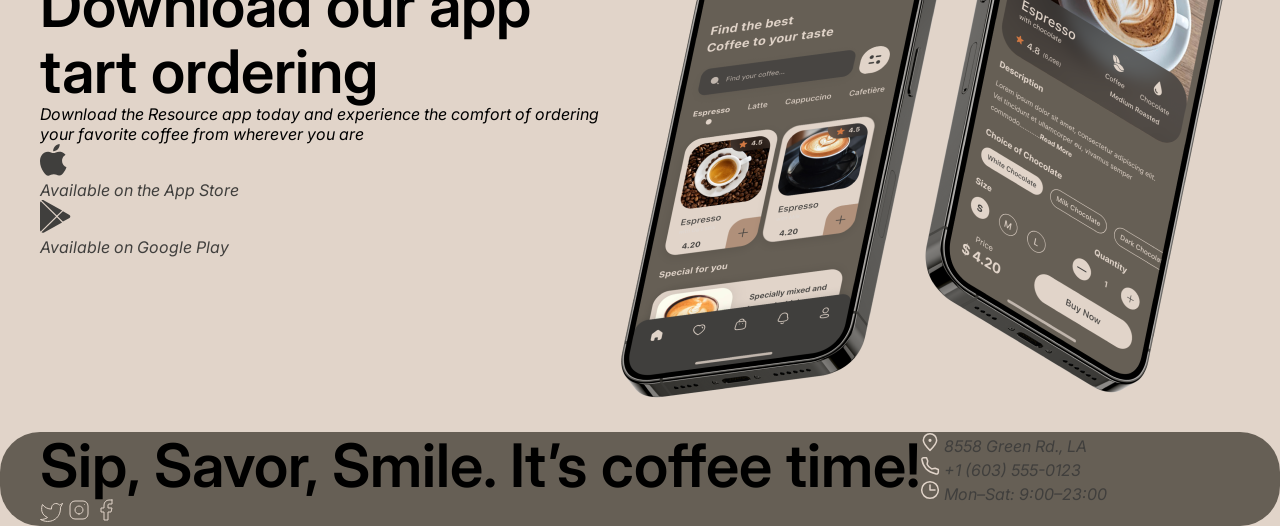
==== commit 4d61e6e3: "Merge pull request #5 from ekat-code/landing-page Landing page" ====
--- a/index.html
+++ b/index.html
@@ -57,7 +57,7 @@
       </section>
 
       <!-- favorites -->
-      <section class="favorites container" id="favourites">
+      <section class="favorites container" id="favorites">
         <h2  class="favorites__title">Choose your favorite coffee</h2>
         <div class="slider">
           <button class="slider__btn slider__btn_prev">
--- a/css/style.css
+++ b/css/style.css
@@ -37,6 +37,7 @@
 
 html {
   font-size: 16px;
+  scroll-behavior: smooth;
 }
 
 body {
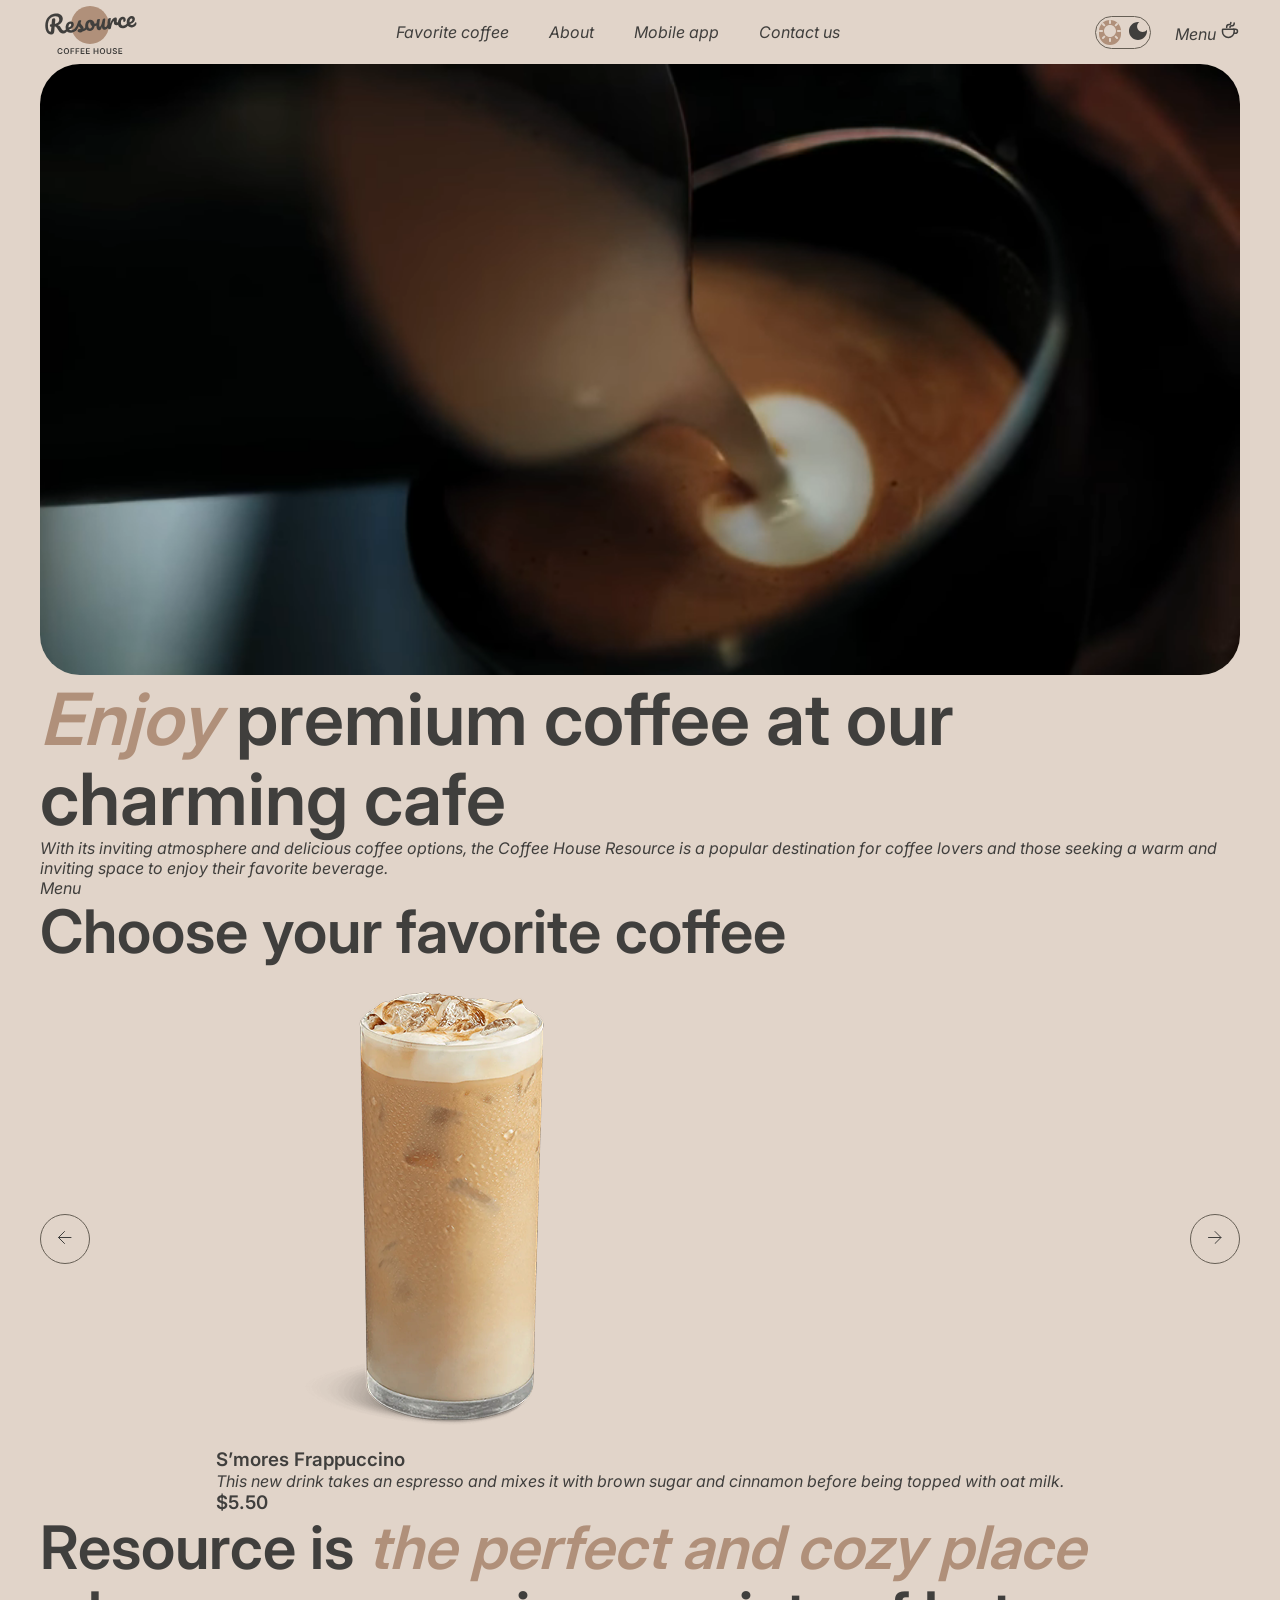
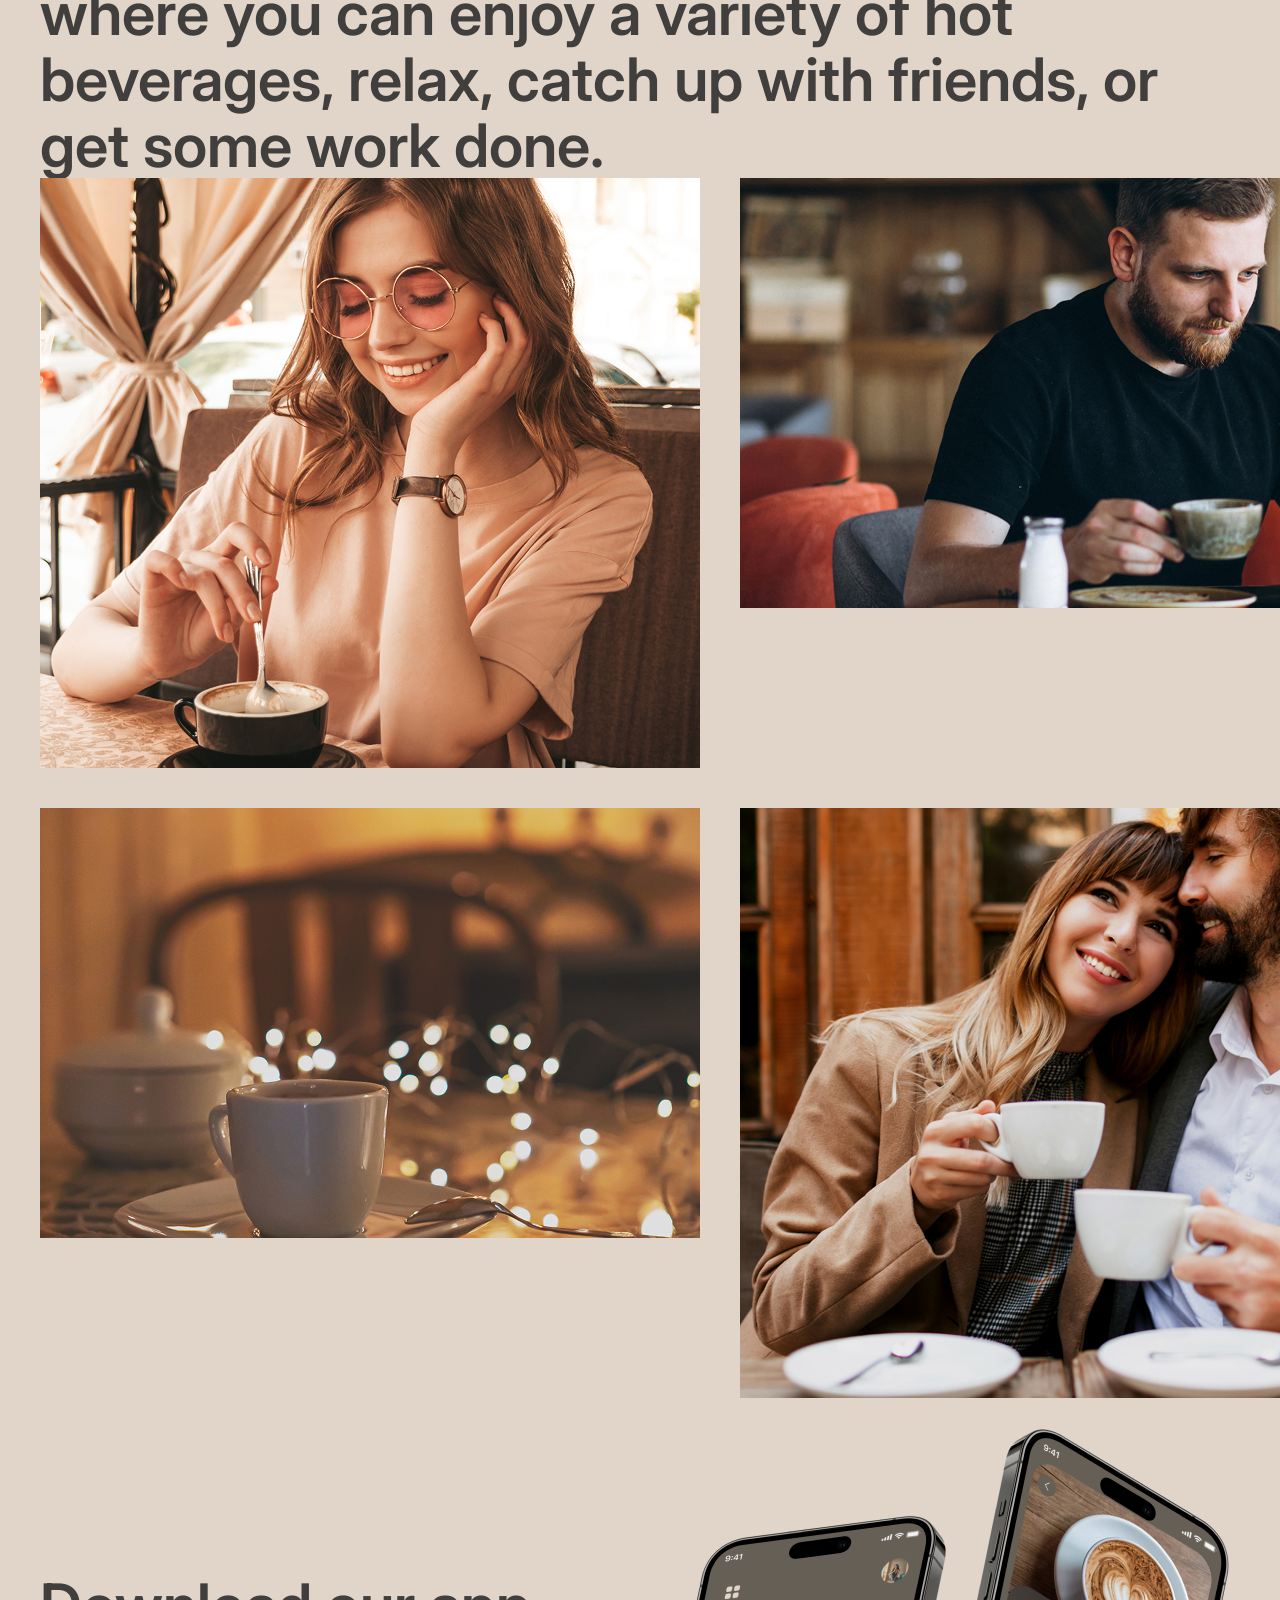
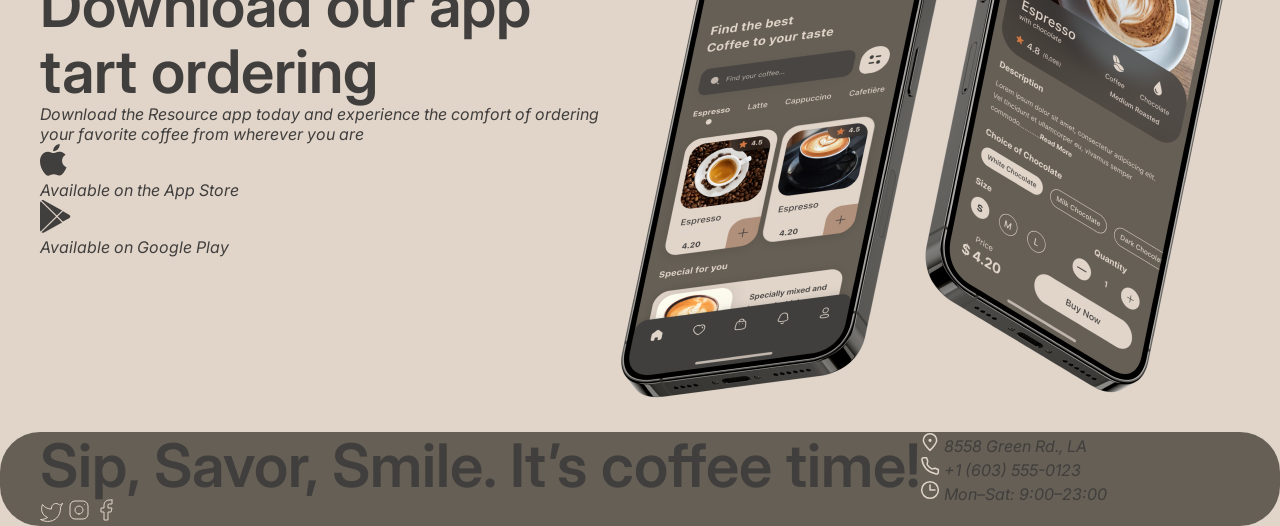
==== commit fbbf12b8: "Merge pull request #6 from ekat-code/landing-page feat: add styles and class names for the buttons" ====
--- a/index.html
+++ b/index.html
@@ -23,14 +23,14 @@
         </ul>
       </nav>
       <div class="header-actions">
-        <button class="theme-switch">
-          <span class="theme-switch_light">
+        <button class="theme-switch" type="button">
+          <span class="theme-switch_light theme-toggle">
             <svg width="22" height="22" viewBox="0 0 22 22" fill="none" xmlns="http://www.w3.org/2000/svg">
               <path id="Sun" d="M10 3V1C10 0.45 10.45 0 11 0C11.55 0 12 0.45 12 1V3C12 3.55 11.55 4 11 4C10.45 4 10 3.55 10 3ZM17.36 6.05L18.77 4.63C19.16 4.24 19.16 3.61 18.77 3.22C18.38 2.83 17.75 2.83 17.36 3.22L15.95 4.64C15.56 5.03 15.56 5.66 15.95 6.05C16.34 6.44 16.97 6.44 17.36 6.05ZM21 10H19C18.45 10 18 10.45 18 11C18 11.55 18.45 12 19 12H21C21.55 12 22 11.55 22 11C22 10.45 21.55 10 21 10ZM11 18C10.45 18 10 18.45 10 19V21C10 21.55 10.45 22 11 22C11.55 22 12 21.55 12 21V19C12 18.45 11.55 18 11 18ZM4.64 6.05L3.22 4.64C2.83 4.25 2.83 3.61 3.22 3.23C3.61 2.85 4.25 2.84 4.63 3.23L6.04 4.64C6.43 5.03 6.43 5.67 6.04 6.05C5.65 6.43 5.02 6.44 4.64 6.05ZM15.95 15.95C15.56 16.34 15.56 16.98 15.95 17.36L17.36 18.77C17.75 19.16 18.39 19.16 18.77 18.77C19.16 18.38 19.16 17.74 18.77 17.36L17.36 15.95C16.98 15.56 16.34 15.56 15.95 15.95ZM1 12H3C3.55 12 4 11.55 4 11C4 10.45 3.55 10 3 10H1C0.45 10 0 10.45 0 11C0 11.55 0.45 12 1 12ZM4.64 18.78L6.05 17.37C6.44 16.98 6.44 16.34 6.05 15.96C5.66 15.58 5.02 15.57 4.64 15.96L3.23 17.37C2.84 17.76 2.84 18.4 3.23 18.78C3.61 19.17 4.25 19.17 4.64 18.78ZM11 5C7.69 5 5 7.69 5 11C5 14.31 7.69 17 11 17C14.31 17 17 14.31 17 11C17 7.69 14.31 5 11 5Z" fill="#E1D4C9"/>
             </svg>
           </span>
 
-          <span class="theme-switch_dark">
+          <span class="theme-switch_dark theme-toggle">
             <svg width="18" height="18" viewBox="0 0 18 18" fill="none" xmlns="http://www.w3.org/2000/svg">
               <path d="M9 0C4.03 0 0 4.03 0 9C0 13.97 4.03 18 9 18C13.97 18 18 13.97 18 9C18 8.54 17.96 8.08 17.9 7.64C16.92 9.01 15.32 9.9 13.5 9.9C10.52 9.9 8.1 7.48 8.1 4.5C8.1 2.69 8.99 1.08 10.36 0.0999999C9.92 0.0399999 9.46 0 9 0Z" fill="#403F3D"/>
             </svg>
--- a/css/style.css
+++ b/css/style.css
@@ -28,6 +28,15 @@
   --color-2: #292826;
 }
 
+[data-theme='dark'] {
+  --color-bg: #292826;
+  --color-bg-dark: #403f3d;
+  --color-accent: #d4bba0;
+  --color-text-dark: #e1d4c9;
+  --color-1: #403f3d;
+  --color-2: #e1d4c9;
+}
+
 /* base */
 * {
   box-sizing: border-box;
@@ -41,10 +50,11 @@
 }
 
 body {
-  margin: 0;
   font-family: Inter, sans-serif;
   min-height: 100vh;
-  background: var(--color-bg);
+  color: var(--color-text-dark);
+  background: var(--color-bg);
+  transition: 0.3s;
 }
 
 a {
@@ -80,6 +90,8 @@
 }
 
 .container {
+  max-width: 1440px;
+  margin: 0 auto;
   padding: 0 2.5rem;
 }
 
@@ -103,6 +115,29 @@
   display: flex;
   justify-content: center;
   gap: 2.5rem;
+}
+
+.header-actions {
+  display: flex;
+  align-items: center;
+  gap: 1.5rem;
+}
+
+.theme-switch {
+  display: flex;
+  align-items: center;
+  gap: 0.5rem;
+  padding: 0.1875rem;
+  background: var(--color-bg);
+  border: 1px solid var(--color-bg-dark);
+  border-radius: 6.25rem;
+  cursor: pointer;
+  transition: all 0.3s;
+}
+
+.theme-switch_light {
+  background: var(--color-accent);
+  border-radius: 6.25rem;
 }
 
 /* enjoy */
@@ -132,6 +167,31 @@
   align-items: center;
 }
 
+/* menu */
+.menu__tab-buttons {
+  text-align: center;
+}
+
+.tab-button {
+  background: var(--color-bg);
+  border-radius: 6.25rem;
+}
+
+.menu__list {
+  display: grid;
+  grid-template-columns: repeat(auto-fill, 19.375rem);
+  gap: 2.5rem;
+}
+
+.menu__item {
+  overflow: hidden;
+  border-radius: 2.5rem;
+}
+
+.menu__item__content {
+  padding: 1.25rem;
+}
+
 /* footer */
 .footer {
   display: flex;
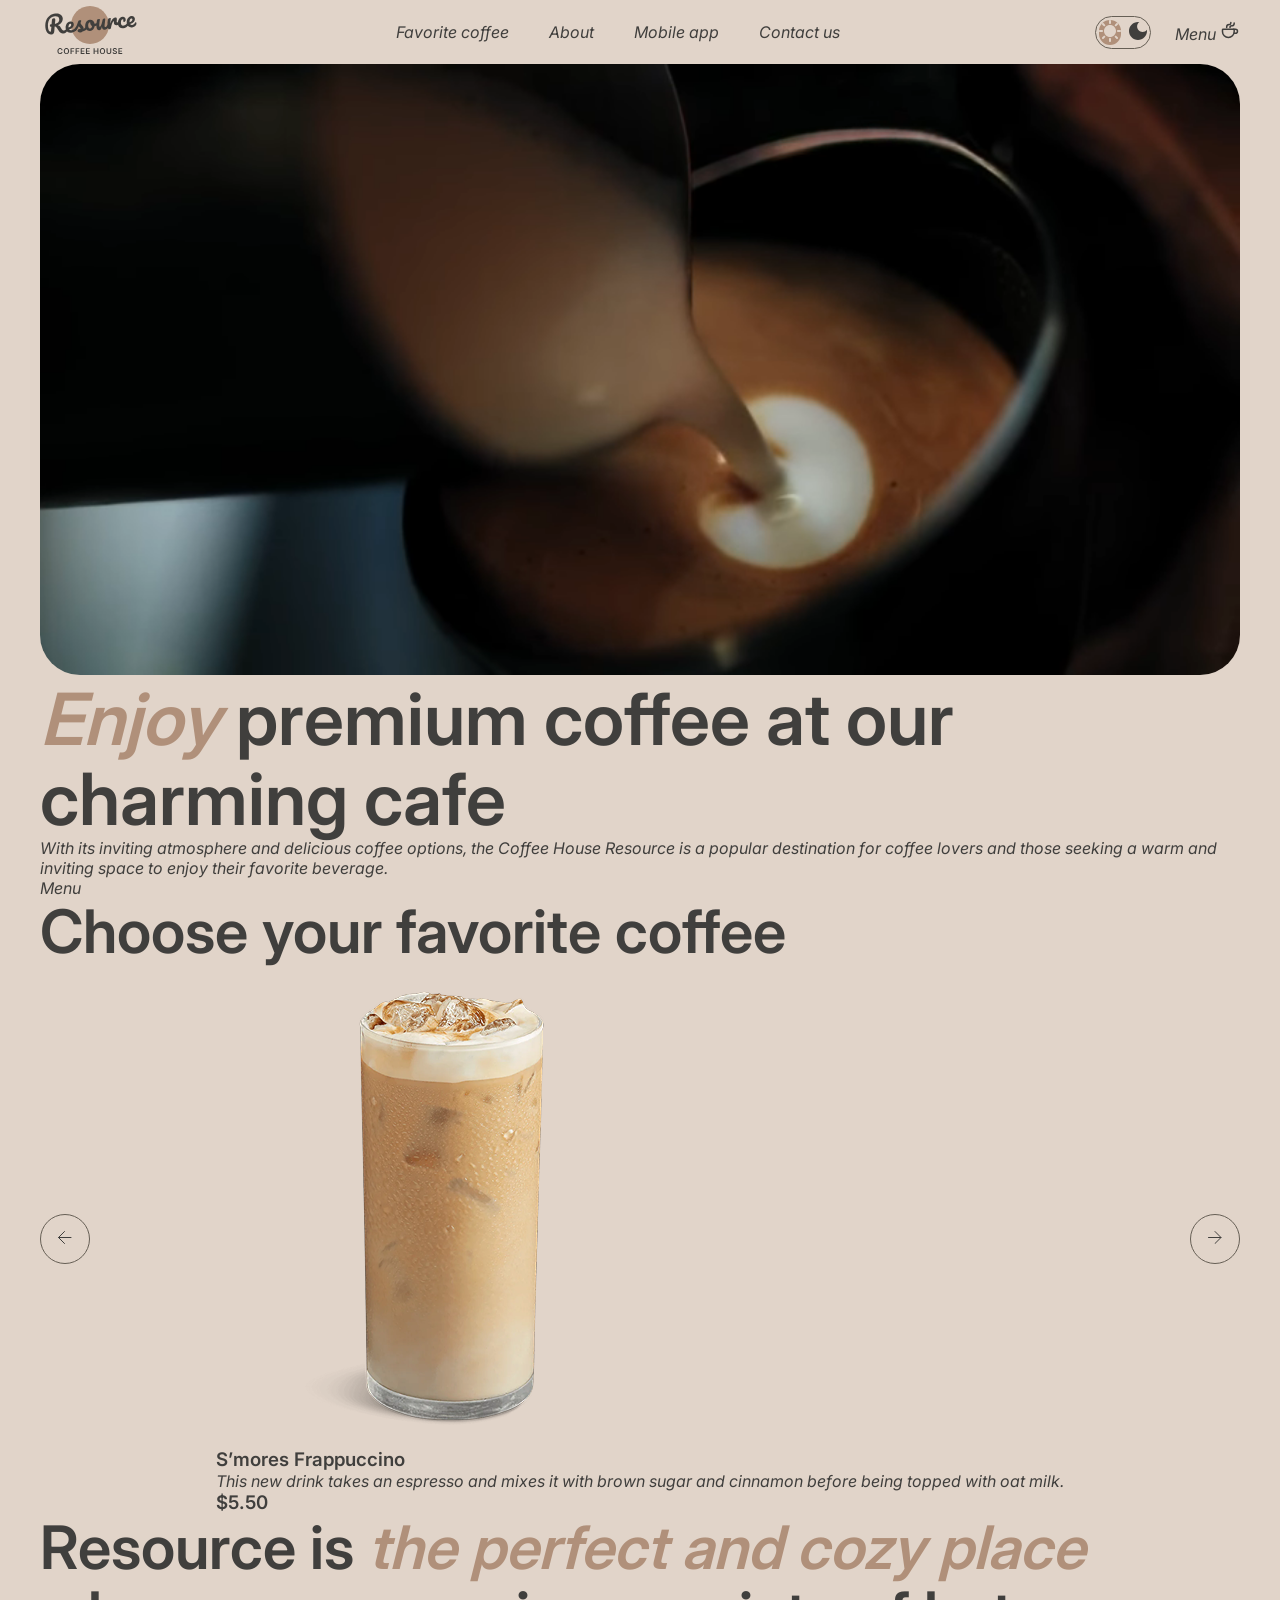
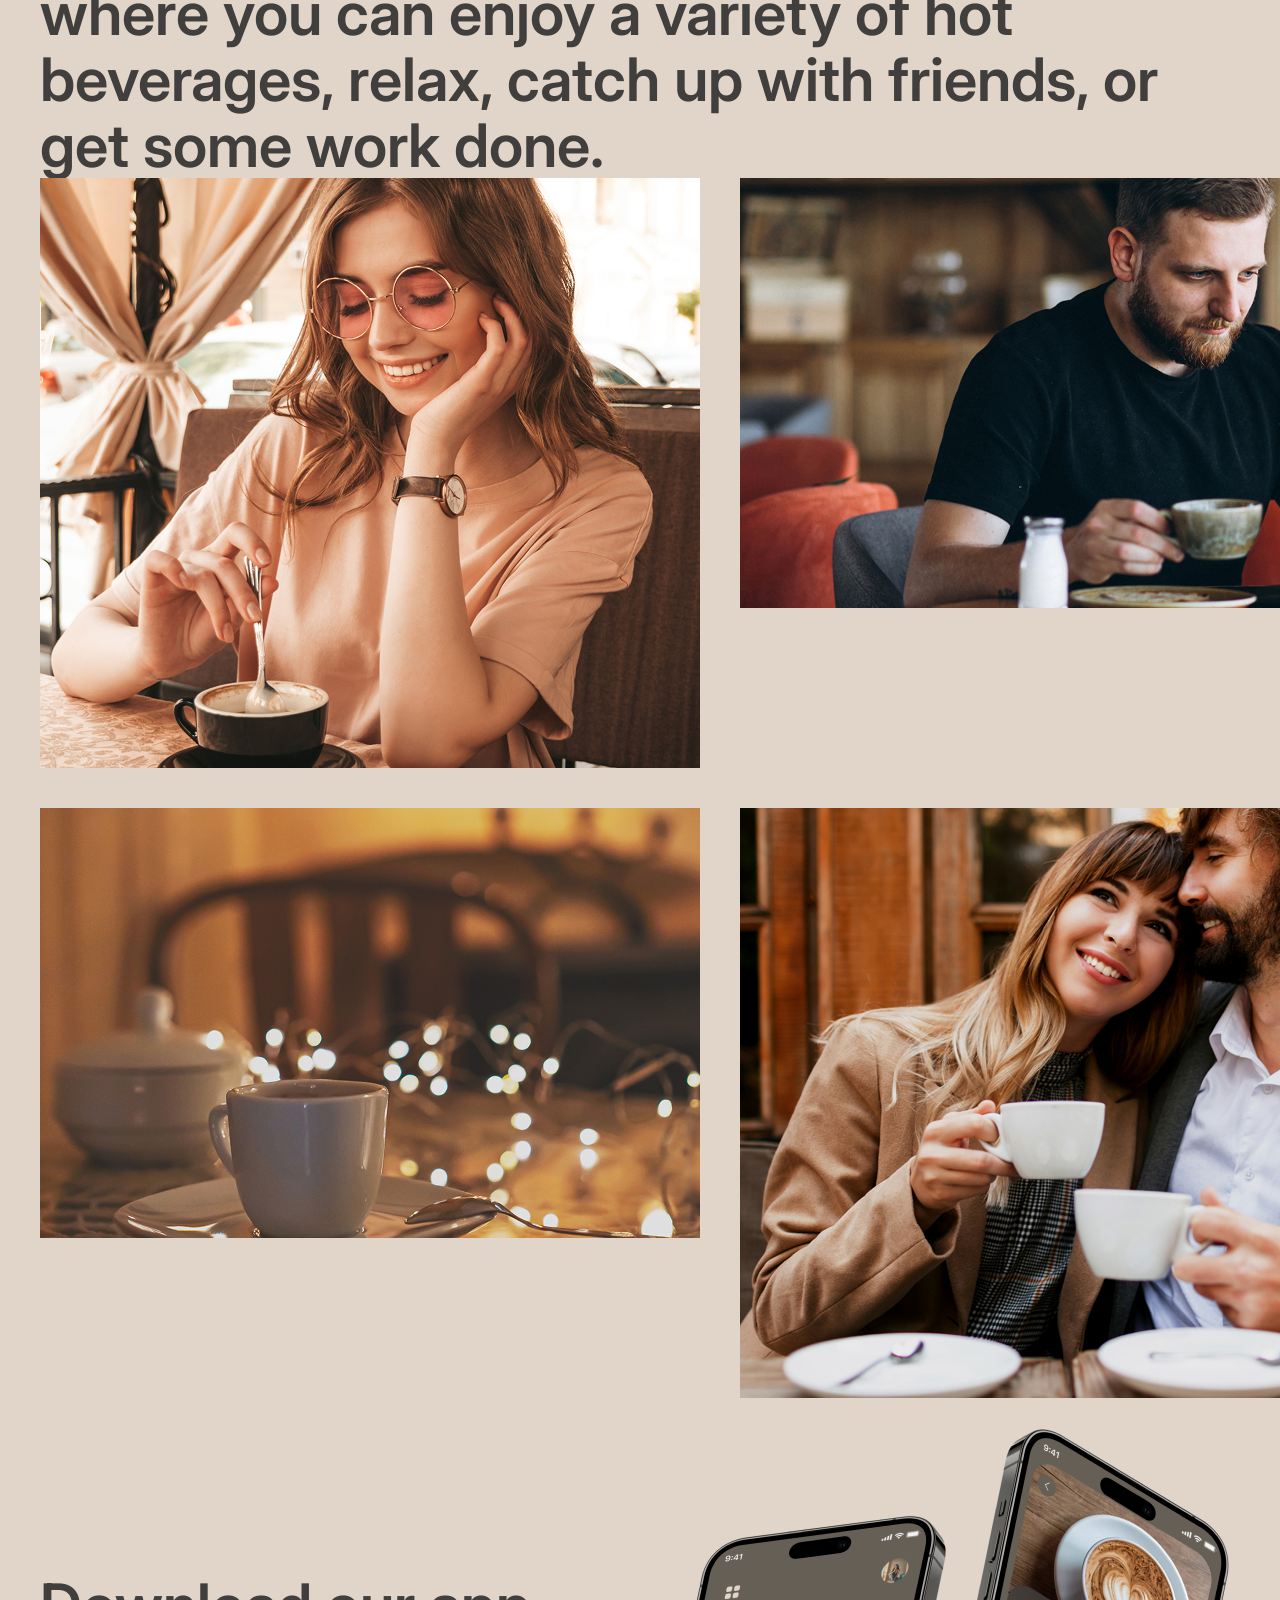
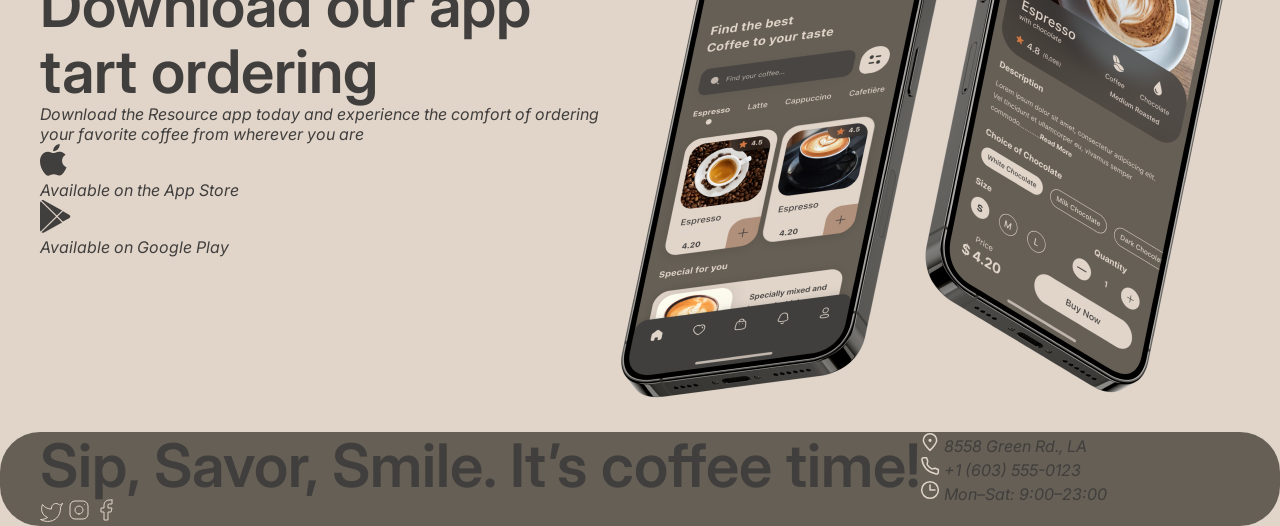
==== commit 5c357785: "feat: add burger menu" ====
--- a/index.html
+++ b/index.html
@@ -40,6 +40,12 @@
           <span>Menu</span>
           <img src="./assets/svg/coffee-cup.svg" alt="coffee-cup">
         </a>
+
+        <!-- burger menu -->
+        <button class="burger-menu" type="button">
+          <span class="burger-menu__line"></span>
+          <span class="burger-menu__line"></span>
+        </button>
       </div>
     </header>
 
--- a/css/style.css
+++ b/css/style.css
@@ -140,6 +140,23 @@
   border-radius: 6.25rem;
 }
 
+/* burger-menu */
+.burger-menu {
+  display: none;
+  padding: 13px 10px;
+  border: 1px solid var(--color-bg-dark);
+  border-radius: 6.25rem;
+  color: var(--color-text-dark);
+  background: var(--color-bg);
+}
+
+.burger-menu__line {
+  display: block;
+  width: 1rem;
+  height: 1px;
+  background: var(--color-text-dark);
+}
+
 /* enjoy */
 .enjoy__video {
   width: 100%;
@@ -197,4 +214,16 @@
   display: flex;
   border-radius: 2.5rem;
   background: var(--color-bg-dark);
+}
+
+@media (max-width: 768px) {
+  .burger-menu {
+    display: flex;
+    flex-direction: column;
+    gap: 8px;
+  }
+
+  .link-menu {
+    display: none;
+  }
 }
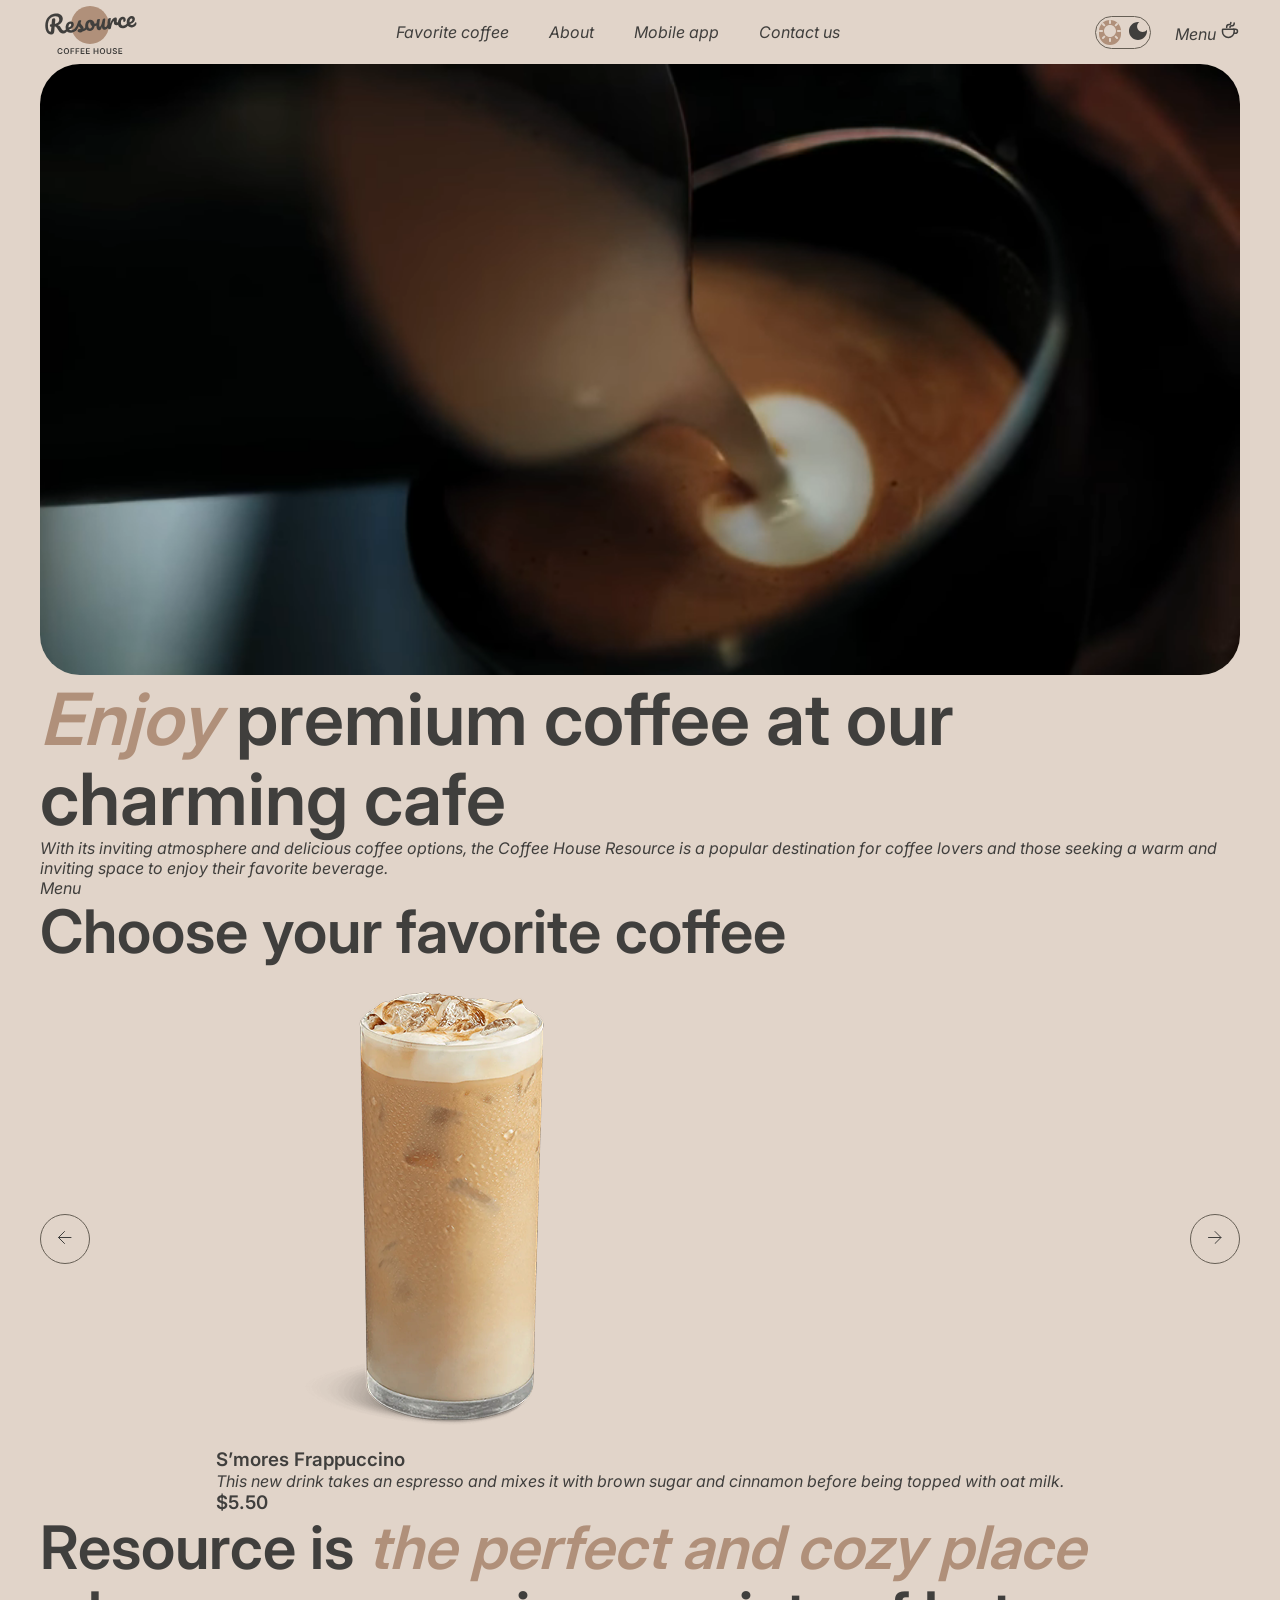
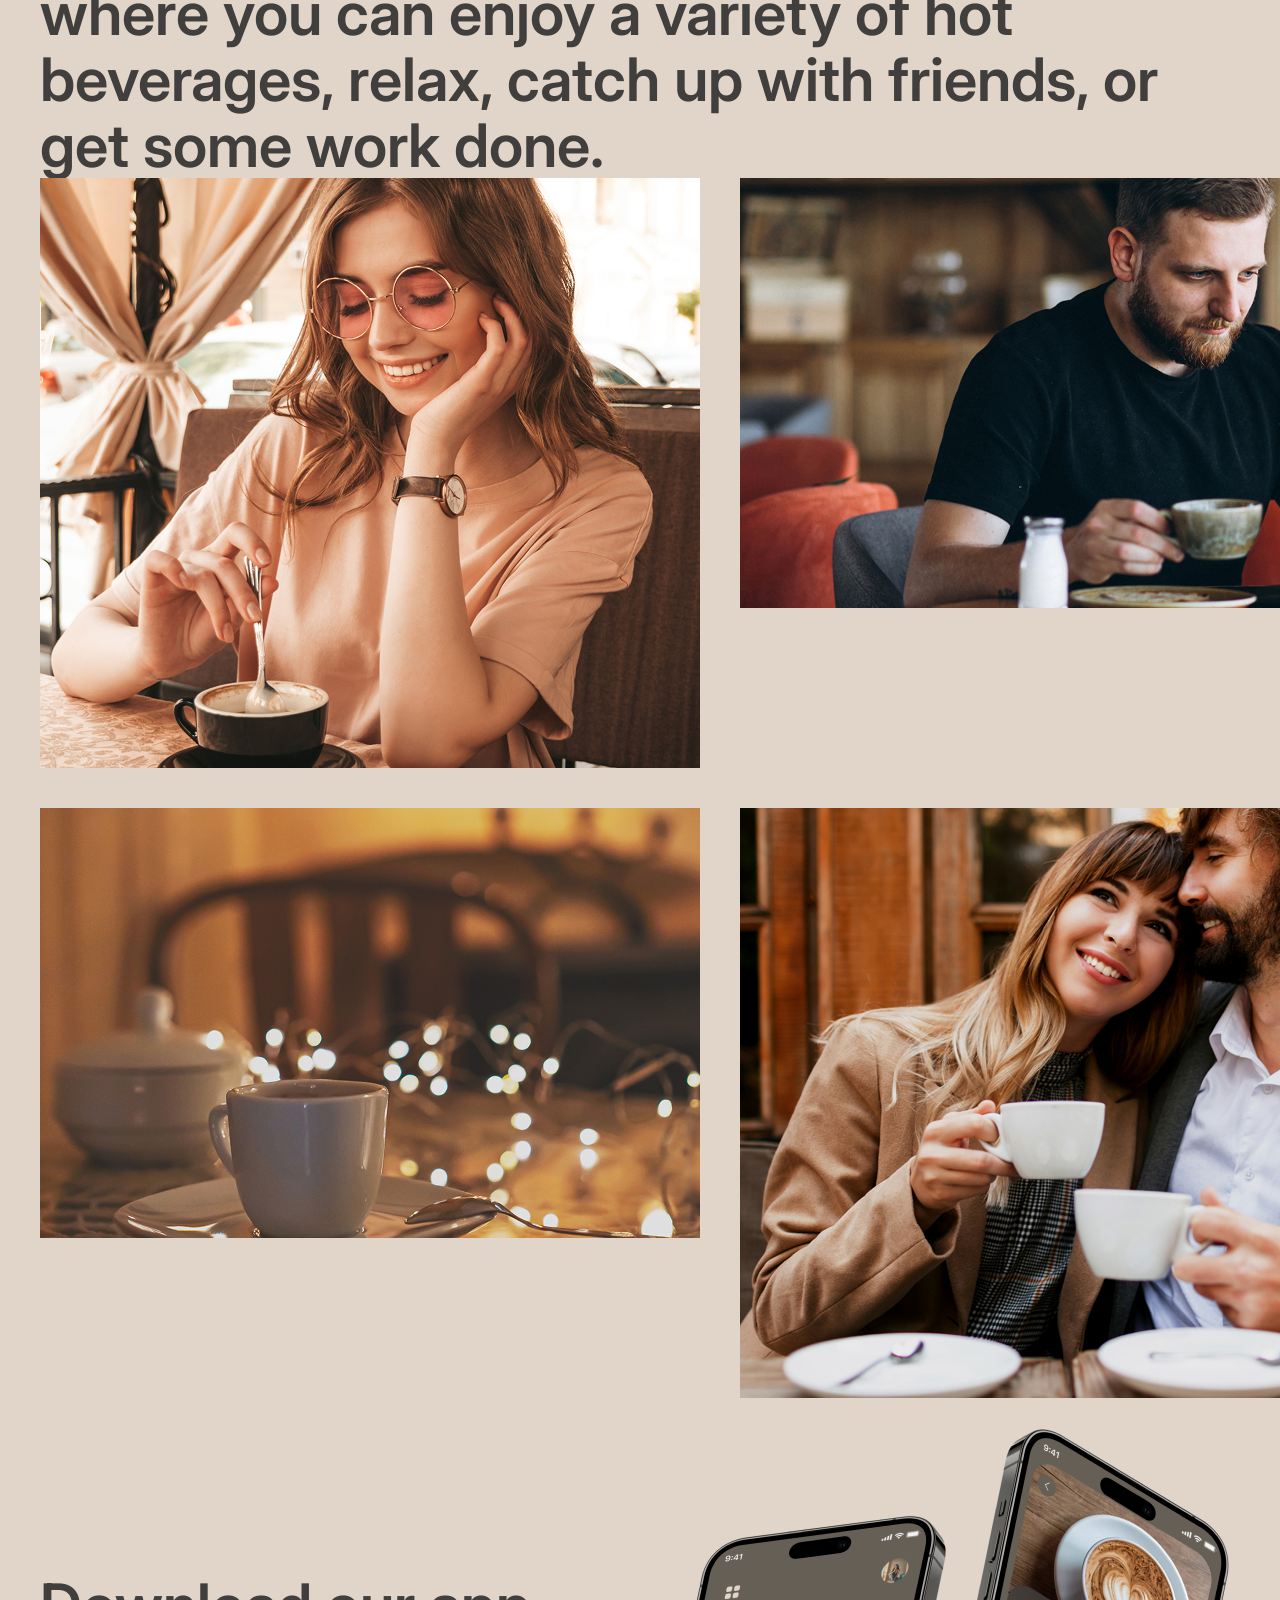
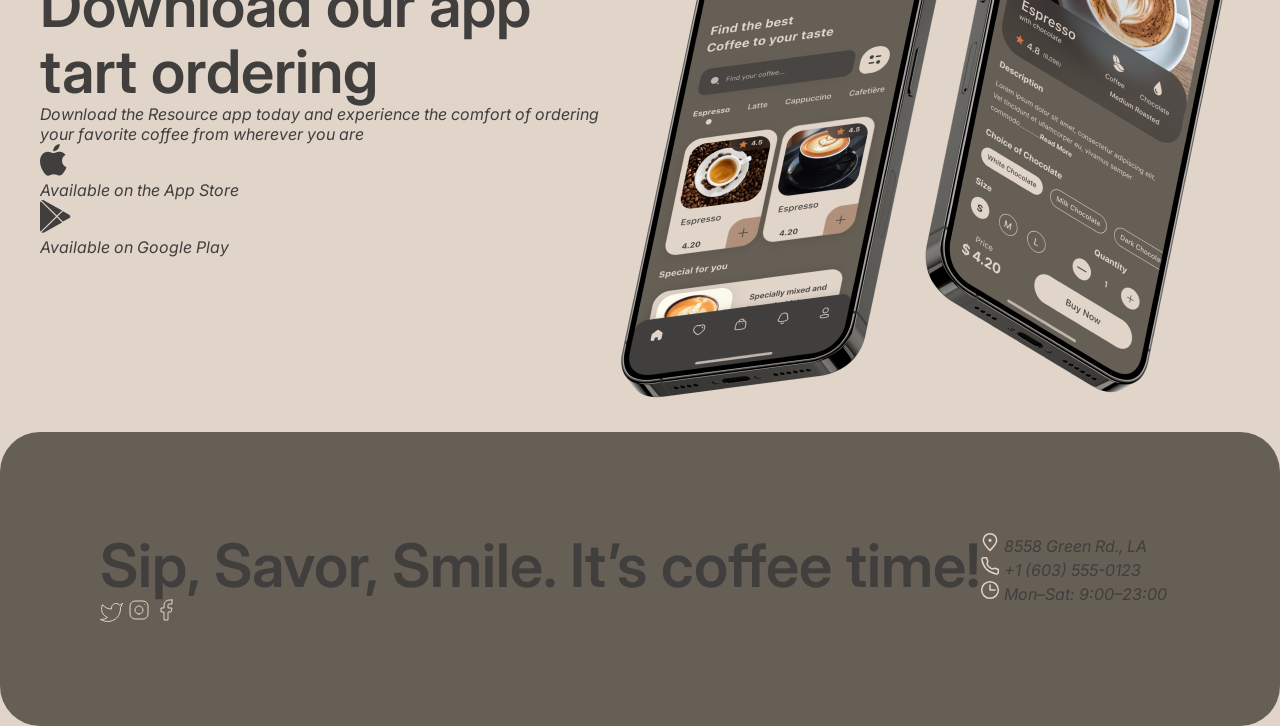
==== commit 34aa6d3f: "Merge 1440c16ae20bb0eed9e1c29aaf5519dc374f04b1 into a1613c3255c4229b973296209284d345bf3bbd48" ====
--- a/index.html
+++ b/index.html
@@ -97,10 +97,10 @@
       <section class="about container" id="about">
         <h2 class="about__title">Resource is <span class="text-accent">the perfect and cozy place</span> where you can enjoy a variety of hot beverages, relax, catch up with friends, or get some work done.</h2>
         <div class="about__container-images">
-          <img src="./assets/png/about-1.png" alt="about-1">
-          <img src="./assets/png/about-3.png" alt="about-2">
-          <img src="./assets/png/about-2.png" alt="about-3">
-          <img src="./assets/png/about-4.png" alt="about-4">
+          <img class="about__container-image" src="./assets/png/about-1.png" alt="about-1">
+          <img class="about__container-image" src="./assets/png/about-3.png" alt="about-2">
+          <img class="about__container-image" src="./assets/png/about-2.png" alt="about-3">
+          <img class="about__container-image" src="./assets/png/about-4.png" alt="about-4">
         </div>
       </section>
 
--- a/css/style.css
+++ b/css/style.css
@@ -212,10 +212,12 @@
 /* footer */
 .footer {
   display: flex;
+  padding: 6.25rem;
   border-radius: 2.5rem;
   background: var(--color-bg-dark);
 }
 
+/* media */
 @media (max-width: 768px) {
   .burger-menu {
     display: flex;
@@ -226,4 +228,13 @@
   .link-menu {
     display: none;
   }
+
+  .about__container-images {
+    grid-template-columns: 1fr;
+  }
+
+  .about__container-image:nth-child(2),
+  .about__container-image:nth-child(3) {
+    display: none;
+  }
 }
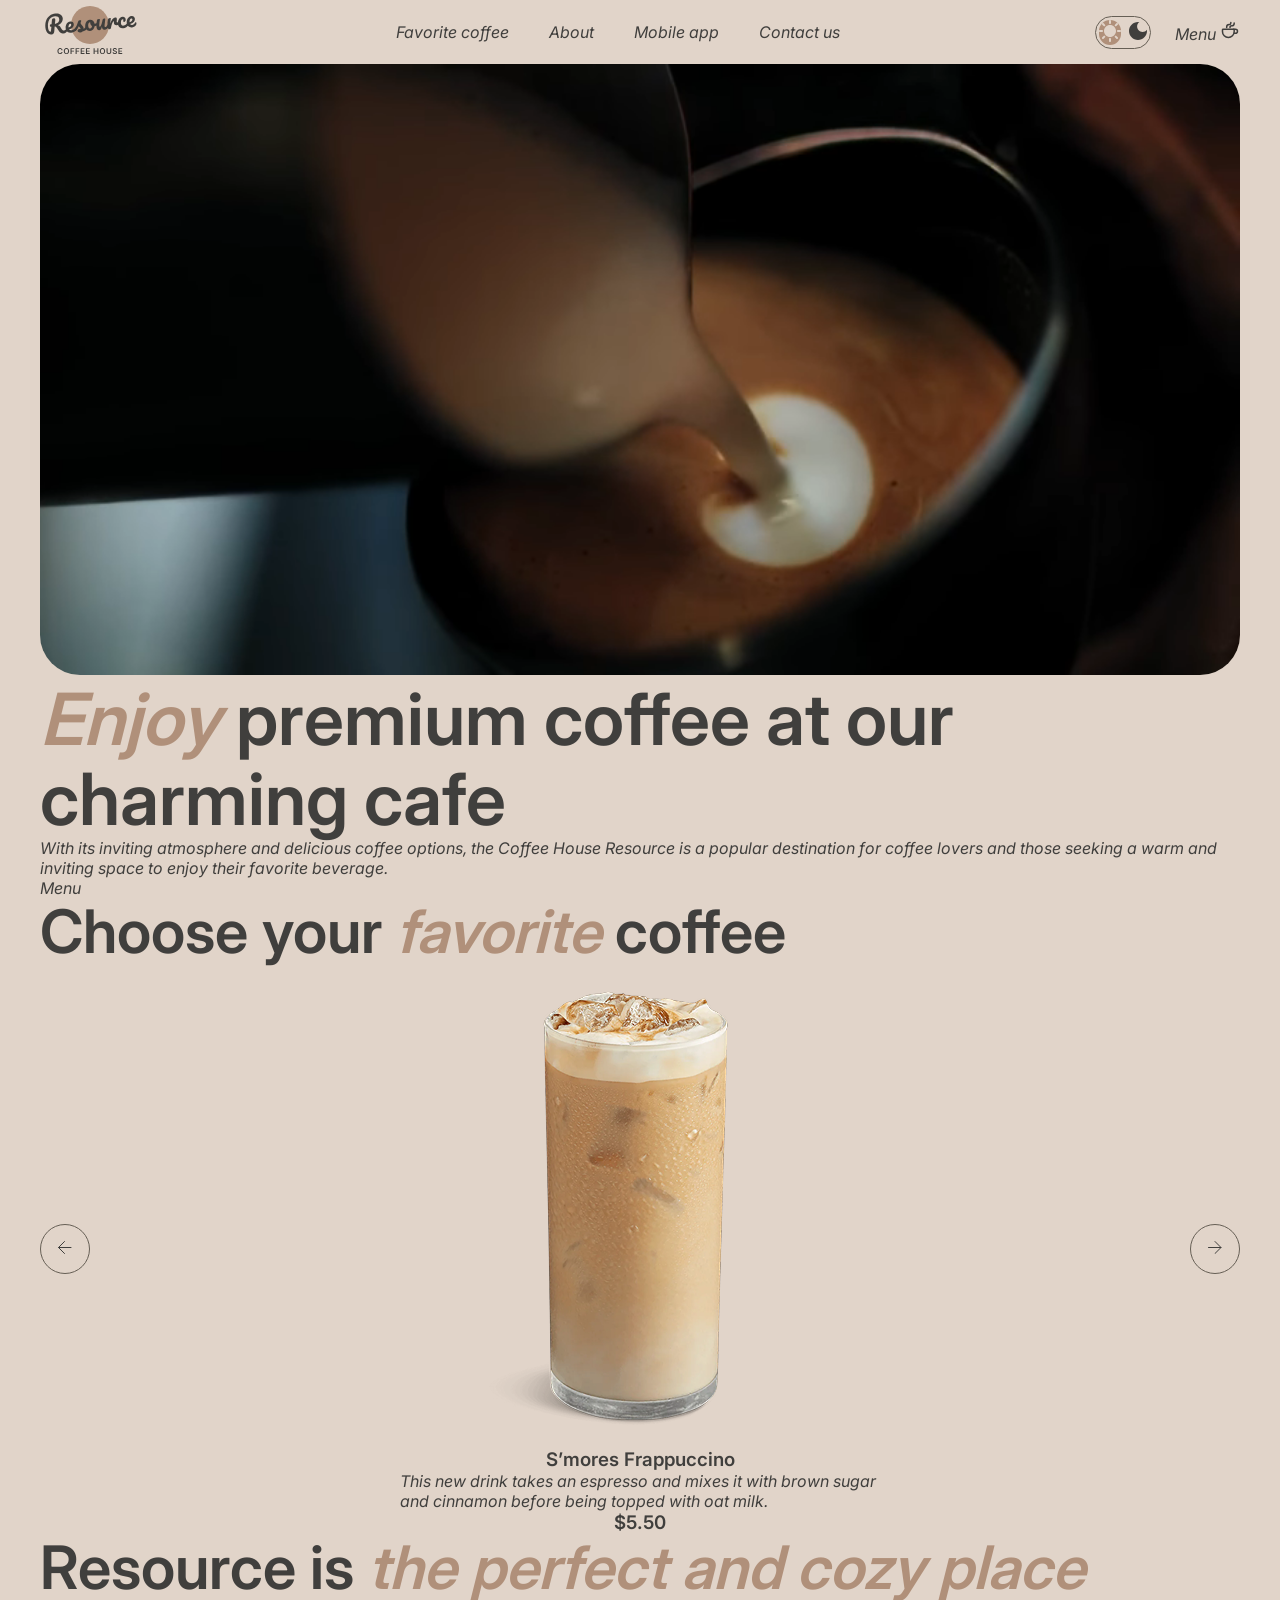
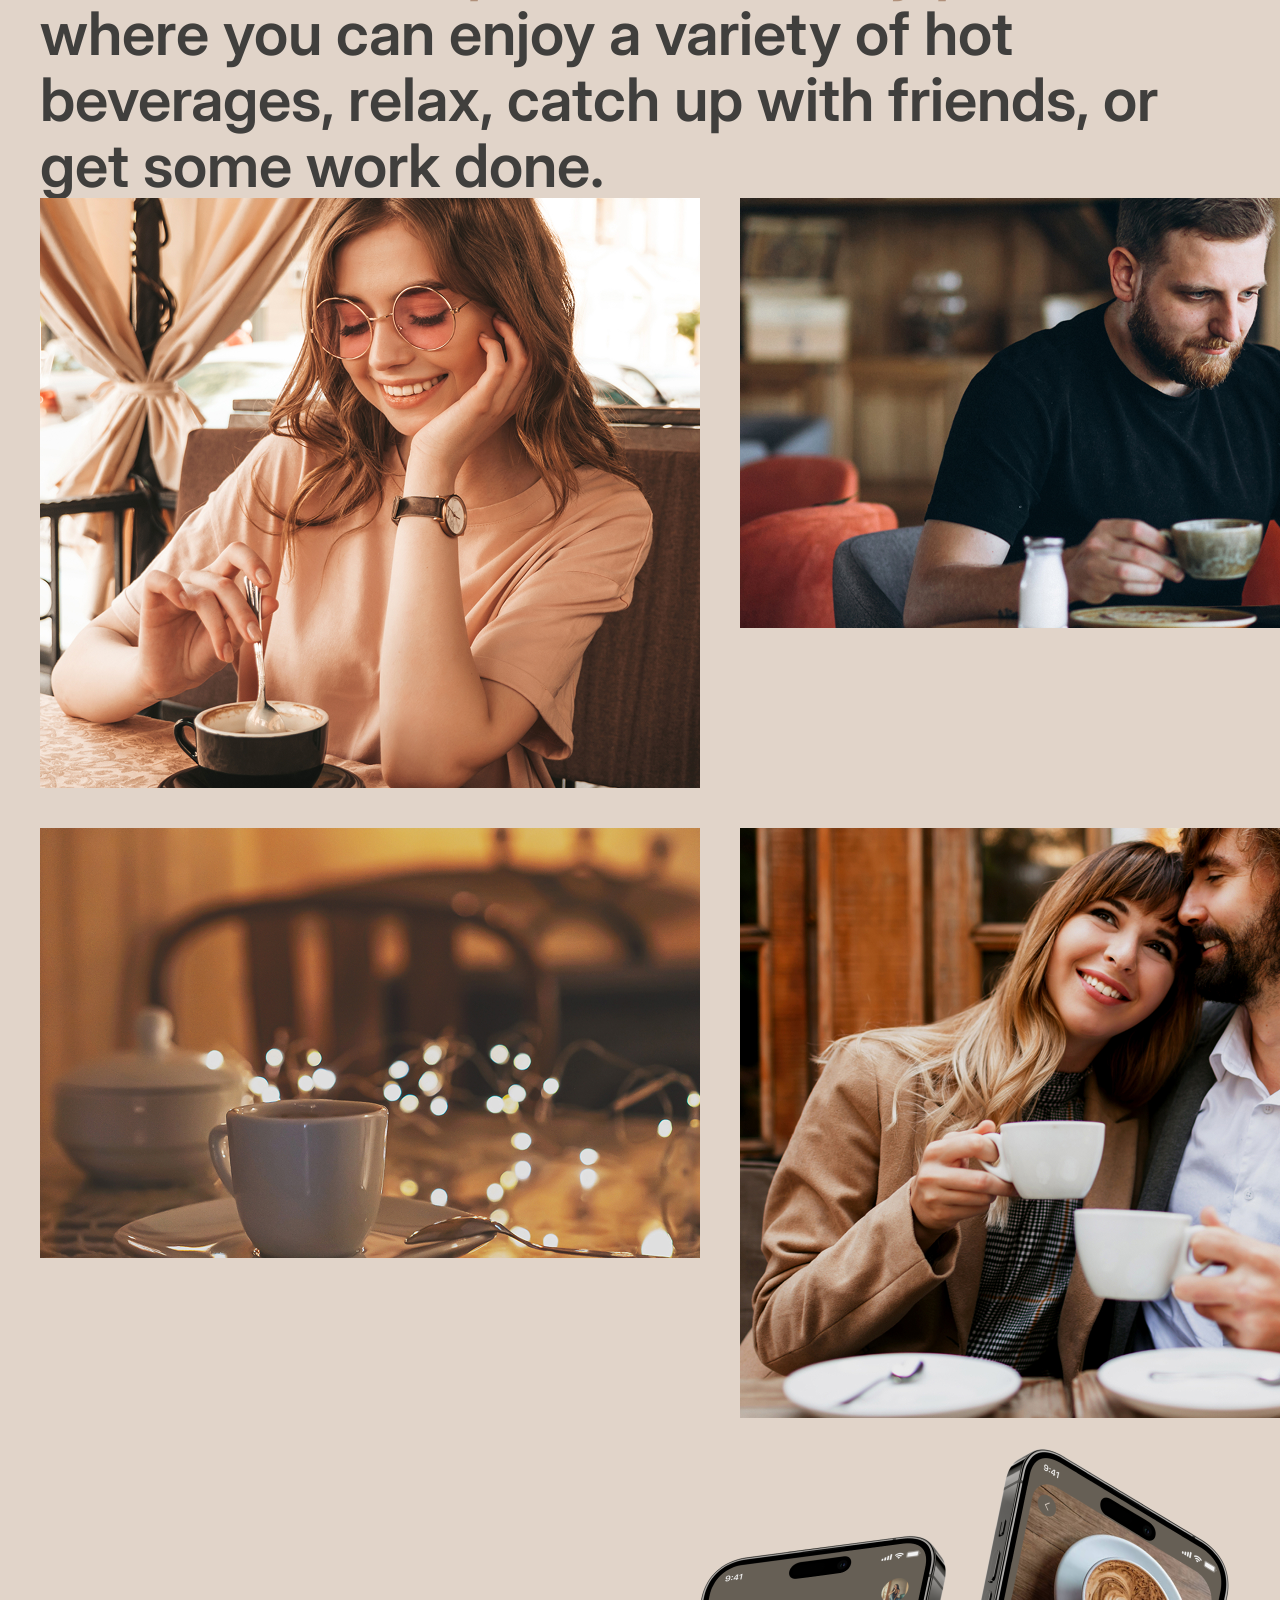
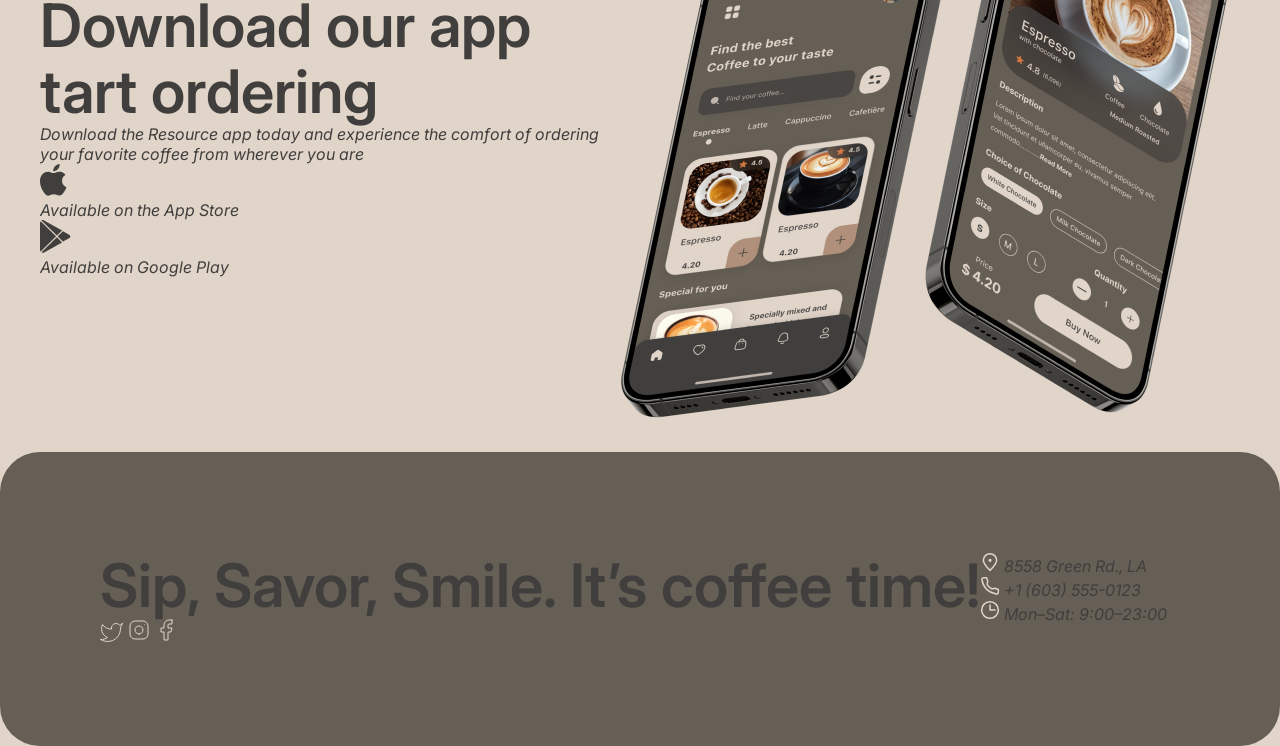
==== commit 198332ca: "Merge 72d3665734cd801e6ef690f75084b8000fd7140b into 1440c16ae20bb0eed9e1c29aaf5519dc374f04b1" ====
--- a/index.html
+++ b/index.html
@@ -64,7 +64,7 @@
 
       <!-- favorites -->
       <section class="favorites container" id="favorites">
-        <h2  class="favorites__title">Choose your favorite coffee</h2>
+        <h2  class="favorites__title">Choose your <span class="text-accent">favorite</span> coffee</h2>
         <div class="slider">
           <button class="slider__btn slider__btn_prev">
             <svg width="14" height="13" viewBox="0 0 14 13" fill="none" xmlns="http://www.w3.org/2000/svg">
--- a/css/style.css
+++ b/css/style.css
@@ -78,6 +78,10 @@
   line-height: 1.1;
 }
 
+.active {
+  display: block;
+}
+
 .text-accent {
   font-style: italic;
   color: var(--color-accent);
@@ -169,6 +173,13 @@
   display: flex;
   justify-content: space-between;
   align-items: center;
+}
+
+.slide {
+  display: flex;
+  flex-direction: column;
+  align-items: center;
+  max-width: 30rem;
 }
 
 /* about */
@@ -225,6 +236,25 @@
     gap: 8px;
   }
 
+  .nav {
+    position: fixed;
+    top: 6vh;
+    right: -100%;
+    width: 75vw;
+    height: 80vh;
+    background: var(--color-bg);
+    transition: 0.5s;
+  }
+
+  .nav.active {
+    right: 0; 
+  }
+
+  .nav__list {
+    flex-direction: column;
+    align-items: center;
+  }
+
   .link-menu {
     display: none;
   }
@@ -237,4 +267,8 @@
   .about__container-image:nth-child(3) {
     display: none;
   }
+
+  .mobile-app {
+    flex-wrap: wrap;
+  }
 }
